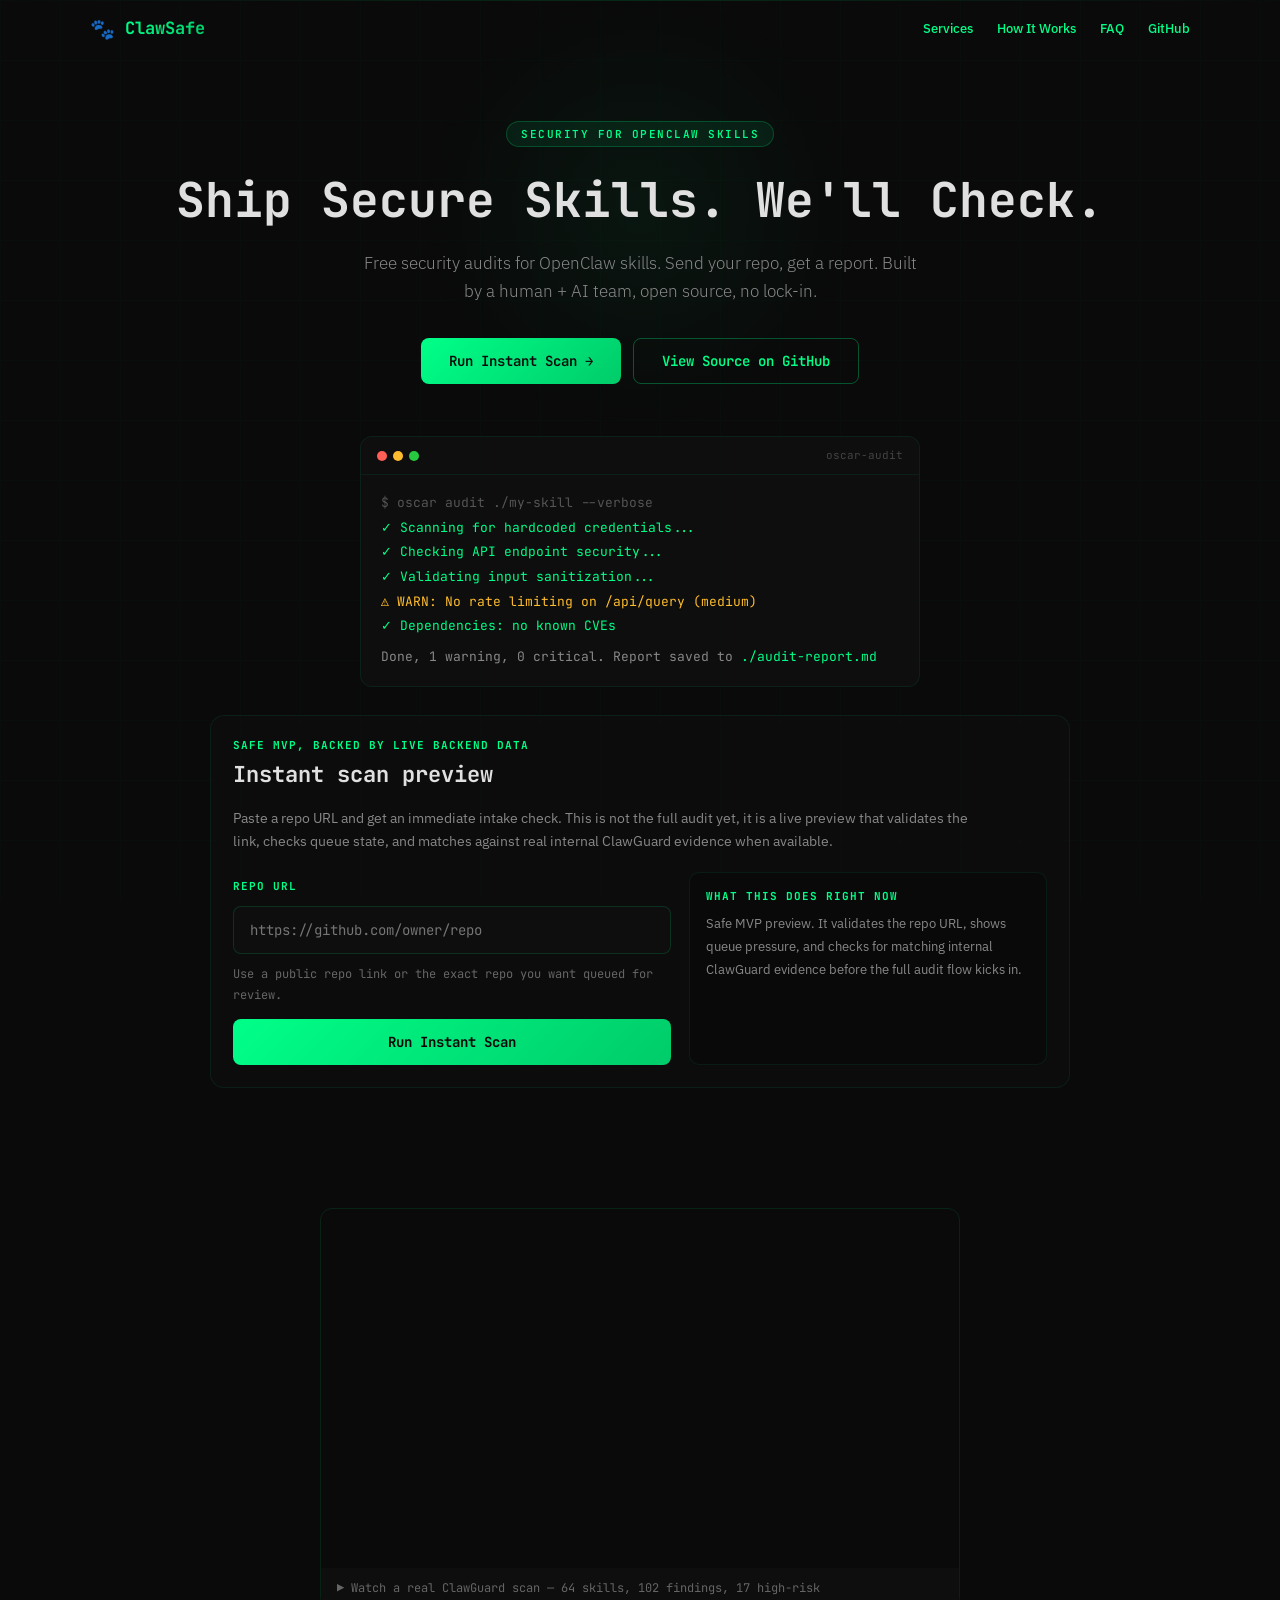
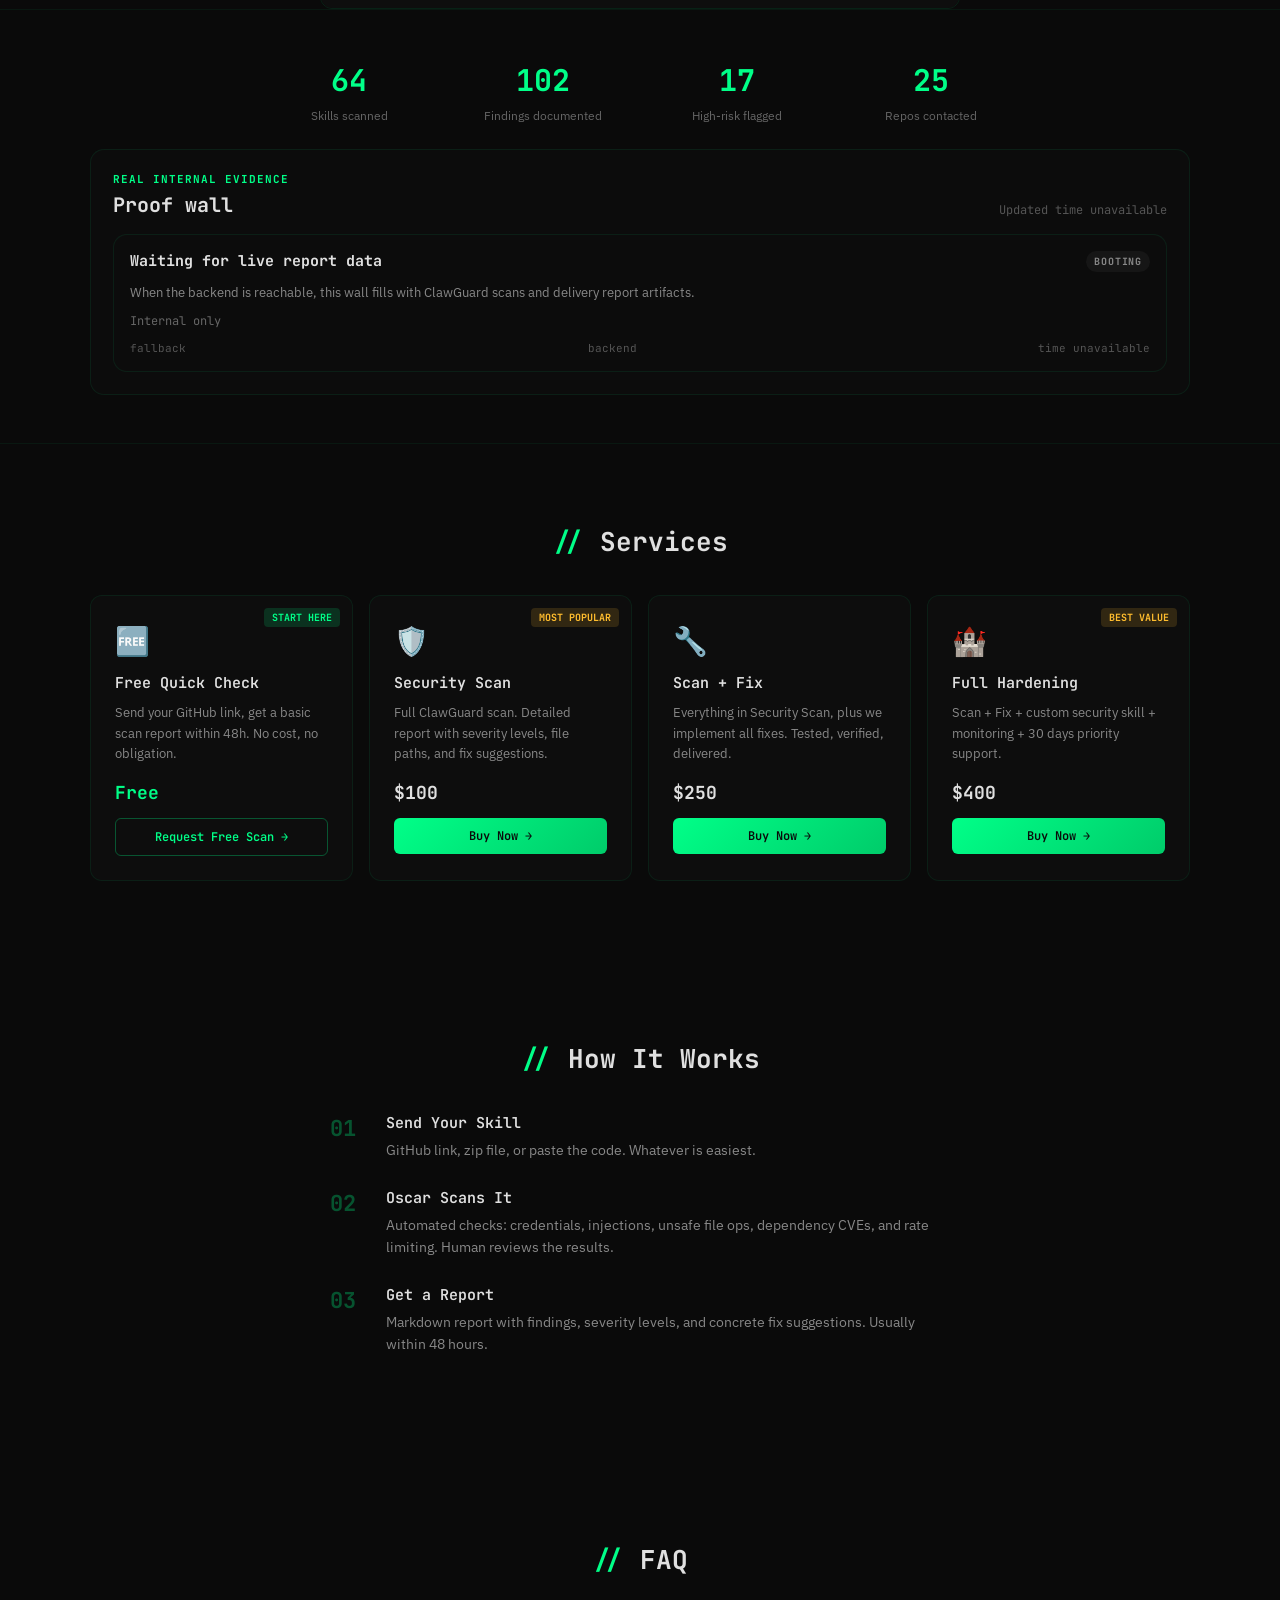
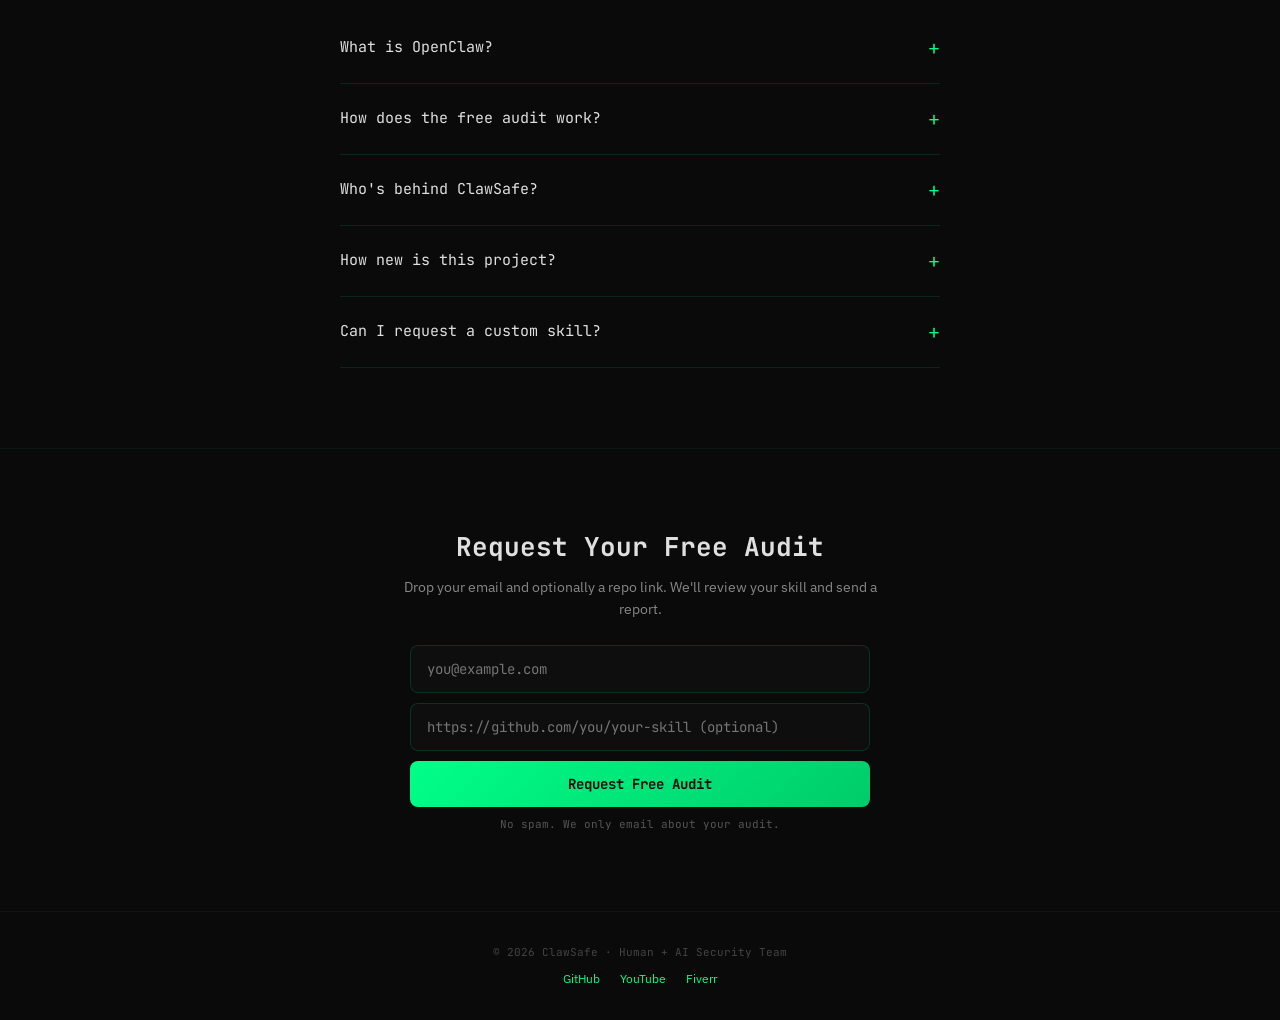
==== index.html @ 64f8027f "ClawSafe website" ====
<!doctype html>
<html lang="en">
  <head>
    <meta charset="UTF-8" />
    <meta name="viewport" content="width=device-width, initial-scale=1.0" />
    <title>ClawSafe | Free Security Audits for OpenClaw Skills</title>
    <meta
      name="description"
      content="Free security audits for OpenClaw skills. Send your repo, get a report. Built by a human + AI team, open source, no lock-in."
    />
    <meta name="theme-color" content="#0a0a0a" />
    <meta name="robots" content="index,follow" />
    <meta property="og:type" content="website" />
    <meta property="og:title" content="ClawSafe | Free Security Audits for OpenClaw Skills" />
    <meta
      property="og:description"
      content="Ship secure skills. Request a free ClawSafe audit for your OpenClaw skill."
    />
    <meta property="og:site_name" content="ClawSafe" />
    <meta name="twitter:card" content="summary_large_image" />
    <meta name="twitter:title" content="ClawSafe | Free Security Audits for OpenClaw Skills" />
    <meta
      name="twitter:description"
      content="Ship secure skills. Request a free ClawSafe audit for your OpenClaw skill."
    />
    <link rel="preconnect" href="https://fonts.googleapis.com" />
    <link rel="preconnect" href="https://fonts.gstatic.com" crossorigin />
    <link
      href="https://fonts.googleapis.com/css2?family=IBM+Plex+Sans:wght@300;400;500;600;700&family=JetBrains+Mono:wght@400;500;700&display=swap"
      rel="stylesheet"
    />
    <script>
      window.__CLAWSAFE_CONFIG__ = window.__CLAWSAFE_CONFIG__ || {
        apiBase: "",
        contactEmail: "heso2221@gmail.com"
      };
    </script>
    <style>
      :root {
        --bg: #0a0a0a;
        --panel: rgba(15, 15, 15, 0.75);
        --text: #e0e0e0;
        --muted: #888;
        --soft: #555;
        --line: rgba(0, 255, 136, 0.08);
        --line-strong: rgba(0, 255, 136, 0.2);
        --accent: #00ff88;
        --accent-2: #00cc6a;
        --warn: #ffbd2e;
        --error: #ff5050;
        --sans: 'IBM Plex Sans', -apple-system, BlinkMacSystemFont, 'Segoe UI', sans-serif;
        --mono: 'JetBrains Mono', 'Fira Code', monospace;
      }

      * { box-sizing: border-box; }
      html { scroll-behavior: smooth; }
      body {
        margin: 0;
        min-height: 100vh;
        background: var(--bg);
        color: var(--text);
        font-family: var(--sans);
        line-height: 1.5;
      }
      a { color: var(--accent); text-decoration: none; }
      a:hover { text-decoration: underline; }
      button, input { font: inherit; }
      .mono { font-family: var(--mono); }
      .container { width: min(1100px, calc(100% - 40px)); margin: 0 auto; }
      .grid-bg {
        position: fixed; inset: 0; z-index: 0; pointer-events: none; opacity: 0.03;
        background-image: linear-gradient(rgba(0,255,136,.5) 1px, transparent 1px), linear-gradient(90deg, rgba(0,255,136,.5) 1px, transparent 1px);
        background-size: 60px 60px; animation: gridMove 8s linear infinite;
      }
      .scanline {
        position: fixed; left: 0; right: 0; height: 1px; z-index: 1; pointer-events: none;
        background: linear-gradient(90deg, transparent, rgba(0,255,136,.12), transparent);
        animation: scanline 5s linear infinite;
      }
      nav {
        position: fixed; top: 0; left: 0; right: 0; z-index: 100;
        transition: background .25s ease, border-color .25s ease, backdrop-filter .25s ease;
      }
      nav.scrolled {
        background: rgba(10,10,10,.94);
        backdrop-filter: blur(12px);
        border-bottom: 1px solid rgba(0,255,136,.1);
      }
      .nav-inner {
        width: min(1100px, calc(100% - 40px)); margin: 0 auto;
        padding: 14px 0; display: flex; align-items: center; justify-content: space-between; gap: 18px;
      }
      .brand { display: flex; align-items: center; gap: 10px; }
      .brand-name {
        font-family: var(--mono); font-weight: 700; font-size: 17px;
        background: linear-gradient(135deg, var(--accent), var(--accent-2));
        -webkit-background-clip: text; background-clip: text; color: transparent;
      }
      .nav-links { display: flex; gap: 24px; font-size: 13px; font-weight: 500; }
      main, footer, section { position: relative; z-index: 2; }
      .hero {
        min-height: 100vh; display: flex; align-items: center; justify-content: center;
        text-align: center; padding: 120px 0 80px; position: relative;
      }
      .hero-glow {
        position: absolute; top: 18%; left: 50%; transform: translate(-50%, -50%);
        width: min(450px, 85vw); aspect-ratio: 1;
        border-radius: 50%; pointer-events: none;
        background: radial-gradient(circle, rgba(0,255,136,.05) 0%, transparent 70%);
      }
      .eyebrow {
        display: inline-block; padding: 5px 14px; margin-bottom: 24px;
        border-radius: 20px; font: 600 11px var(--mono); letter-spacing: 1.5px;
        color: var(--accent); background: rgba(0,255,136,.08); border: 1px solid var(--line-strong);
        animation: fadeUp .5s ease-out both;
      }
      h1 {
        margin: 0; font: 700 clamp(30px, 4.5vw, 48px)/1.2 var(--mono);
        animation: fadeUp .7s ease-out both;
      }
      .hero-sub {
        margin: 20px auto 0; max-width: 560px; color: var(--muted); font-size: 17px; font-weight: 300; line-height: 1.7;
        animation: fadeUp .9s ease-out both;
      }
      .hero-buttons {
        margin-top: 32px; display: flex; flex-wrap: wrap; justify-content: center; gap: 12px;
        animation: fadeUp 1.1s ease-out both;
      }
      .btn {
        display: inline-flex; align-items: center; justify-content: center;
        padding: 13px 28px; border-radius: 8px; font: 600 14px var(--mono);
        transition: transform .15s ease, border-color .2s ease, background .2s ease;
      }
      .btn:hover { transform: translateY(-1px); text-decoration: none; }
      .btn-primary {
        background: linear-gradient(135deg, var(--accent), var(--accent-2)); color: #0a0a0a;
        animation: pulse 3s ease-in-out infinite;
      }
      .btn-secondary {
        border: 1px solid rgba(0,255,136,.3); color: var(--accent); background: transparent;
      }
      .terminal {
        margin: 52px auto 0; max-width: 560px; text-align: left;
        background: rgba(15,15,15,.8); border: 1px solid var(--line); border-radius: 12px; overflow: hidden;
        animation: fadeUp 1.3s ease-out both;
      }
      .terminal-top {
        padding: 10px 16px; display: flex; align-items: center; gap: 6px; border-bottom: 1px solid rgba(0,255,136,.08);
      }
      .dot { width: 10px; height: 10px; border-radius: 50%; }
      .terminal-body { padding: 16px 20px; font: 13px/1.9 var(--mono); }
      .scan-panel,
      .proof-wall,
      .proof-card {
        background: rgba(15,15,15,.72);
        border: 1px solid rgba(0,255,136,.08);
        border-radius: 14px;
      }
      .scan-panel {
        max-width: 860px; margin: 28px auto 0; padding: 22px;
        text-align: left; animation: fadeUp 1.45s ease-out both;
      }
      .scan-grid {
        display: grid; grid-template-columns: minmax(0, 1.1fr) minmax(0, .9fr); gap: 18px;
      }
      .mini-label { color: var(--accent); font: 700 11px var(--mono); letter-spacing: 1px; text-transform: uppercase; }
      .scan-result {
        min-height: 100%; padding: 16px; border-radius: 10px;
        background: rgba(10,10,10,.75); border: 1px solid rgba(0,255,136,.08);
      }
      .scan-checks { margin-top: 14px; display: flex; flex-direction: column; gap: 10px; }
      .scan-check {
        padding: 10px 12px; border-radius: 10px; background: rgba(255,255,255,.02);
        border: 1px solid rgba(255,255,255,.04);
      }
      .scan-check.pass { border-color: rgba(0,255,136,.15); }
      .scan-check.warn { border-color: rgba(255,189,46,.18); }
      .scan-check.fail { border-color: rgba(255,80,80,.22); }
      .scan-check.info { border-color: rgba(255,255,255,.08); }
      .proof {
        padding: 48px 0; border-top: 1px solid rgba(0,255,136,.06); border-bottom: 1px solid rgba(0,255,136,.06);
      }
      .proof-grid {
        display: grid; grid-template-columns: repeat(4, 1fr); gap: 16px; text-align: center;
        max-width: 760px; margin: 0 auto;
      }
      .proof-wall {
        margin-top: 24px; padding: 22px;
      }
      .proof-wall-grid {
        display: grid; grid-template-columns: repeat(auto-fit, minmax(220px, 1fr)); gap: 14px;
      }
      .proof-card { padding: 16px; }
      .status-pill {
        display: inline-flex; align-items: center; gap: 6px; padding: 4px 8px; border-radius: 999px;
        background: rgba(255,255,255,.04); font: 700 10px var(--mono); text-transform: uppercase; letter-spacing: .8px;
      }
      .section { padding: 80px 0; }
      .section-title {
        margin: 0 0 36px; text-align: center; font: 700 26px var(--mono);
      }
      .services-grid {
        display: grid; grid-template-columns: repeat(auto-fit, minmax(250px, 1fr)); gap: 16px;
      }
      .service-card {
        position: relative; padding: 24px; border-radius: 12px;
        background: rgba(15,15,15,.6); border: 1px solid rgba(0,255,136,.08);
        transition: transform .2s ease, border-color .2s ease;
      }
      .service-card:hover { transform: translateY(-2px); border-color: rgba(0,255,136,.25); }
      .tag {
        position: absolute; top: 12px; right: 12px; padding: 3px 8px; border-radius: 4px; font: 700 10px var(--mono);
      }
      .steps { max-width: 620px; margin: 0 auto; }
      .step { display: flex; gap: 16px; align-items: flex-start; margin-bottom: 26px; }
      .faq { max-width: 600px; margin: 0 auto; }
      .faq-item { border-bottom: 1px solid rgba(0,255,136,.12); padding: 20px 0; }
      .faq-question {
        width: 100%; border: 0; background: none; color: inherit; padding: 0; cursor: pointer;
        display: flex; align-items: center; justify-content: space-between; gap: 12px; text-align: left;
      }
      .faq-answer {
        max-height: 0; overflow: hidden; opacity: 0;
        transition: max-height .3s ease, opacity .3s ease;
      }
      .faq-item.open .faq-answer { max-height: 400px; opacity: 1; }
      .faq-item.open .faq-plus { transform: rotate(45deg); }
      .faq-plus { color: var(--accent); font-size: 20px; transition: transform .3s ease; flex-shrink: 0; }
      .cta { border-top: 1px solid rgba(0,255,136,.06); text-align: center; }
      .form-wrap { max-width: 500px; margin: 0 auto; }
      .form-grid { display: flex; flex-direction: column; gap: 10px; max-width: 460px; margin: 0 auto; }
      .input {
        width: 100%; padding: 14px 16px; border-radius: 8px; font: 14px var(--mono);
        color: var(--text); outline: none; background: rgba(15,15,15,.8); border: 1px solid rgba(0,255,136,.15);
      }
      .input.invalid { border-color: rgba(255,80,80,.5); }
      .error-text { margin-top: 4px; color: var(--error); font: 12px var(--mono); text-align: left; }
      .submit-btn {
        width: 100%; border: 0; padding: 14px 24px; border-radius: 8px; cursor: pointer;
        font: 700 14px var(--mono); color: #0a0a0a; background: linear-gradient(135deg, var(--accent), var(--accent-2));
      }
      .submit-btn[disabled] { background: #333; color: #888; cursor: wait; }
      .help-text { font: 11px var(--mono); color: var(--soft); text-align: center; }
      .notice {
        padding: 20px 24px; border-radius: 8px; font-family: var(--mono); font-size: 13px; line-height: 1.7; text-align: left;
      }
      .notice-success { background: rgba(0,255,136,.08); border: 1px solid rgba(0,255,136,.2); color: var(--accent); }
      .notice-warning { background: rgba(255,189,46,.08); border: 1px solid rgba(255,189,46,.2); color: var(--text); }
      .footer-links { margin-top: 10px; display: flex; gap: 20px; justify-content: center; font-size: 12px; flex-wrap: wrap; }

      @keyframes gridMove { to { background-position: 60px 60px; } }
      @keyframes fadeUp { from { opacity: 0; transform: translateY(20px); } to { opacity: 1; transform: translateY(0); } }
      @keyframes pulse { 0%,100% { box-shadow: 0 0 0 0 rgba(0,255,136,.25); } 50% { box-shadow: 0 0 14px 3px rgba(0,255,136,.1); } }
      @keyframes scanline { from { top: -10%; } to { top: 110%; } }

      @media (max-width: 640px) {
        .nav-links { display: none; }
        .hero-buttons { flex-direction: column; }
        .hero-buttons .btn { width: 100%; }
        .scan-grid { grid-template-columns: 1fr; }
        .proof-grid { grid-template-columns: repeat(2, 1fr); }
        .services-grid { grid-template-columns: 1fr; }
        .container, .nav-inner { width: min(100% - 32px, 1100px); }
      }
    </style>
  </head>
  <body>
    <div class="grid-bg" aria-hidden="true"></div>
    <div class="scanline" aria-hidden="true"></div>

    <nav id="site-nav">
      <div class="nav-inner">
        <div class="brand">
          <span style="font-size:20px" aria-hidden="true">🐾</span>
          <span class="brand-name">ClawSafe</span>
        </div>
        <div class="nav-links">
          <a href="#services">Services</a>
          <a href="#how">How It Works</a>
          <a href="#faq">FAQ</a>
          <a href="https://github.com/hesoyam2221" target="_blank" rel="noopener noreferrer">GitHub</a>
        </div>
      </div>
    </nav>

    <main>
      <section class="hero">
        <div class="hero-glow" aria-hidden="true"></div>
        <div class="container">
          <div class="eyebrow">SECURITY FOR OPENCLAW SKILLS</div>
          <h1>Ship Secure Skills. We'll Check.</h1>
          <p class="hero-sub">
            Free security audits for OpenClaw skills. Send your repo, get a report.
            Built by a human + AI team, open source, no lock-in.
          </p>
          <div class="hero-buttons">
            <a class="btn btn-primary" href="#instant-scan">Run Instant Scan →</a>
            
            <a class="btn btn-secondary" href="https://github.com/hesoyam2221" target="_blank" rel="noopener noreferrer">View Source on GitHub</a>
          </div>

          <div class="terminal" aria-label="Audit preview">
            <div class="terminal-top">
              <div class="dot" style="background:#ff5f57"></div>
              <div class="dot" style="background:#ffbd2e"></div>
              <div class="dot" style="background:#28c940"></div>
              <span class="mono" style="margin-left:auto;font-size:11px;color:#444">oscar-audit</span>
            </div>
            <div class="terminal-body">
              <div style="color:#555">$ oscar audit ./my-skill --verbose</div>
              <div style="color:#00ff88">✓ Scanning for hardcoded credentials...</div>
              <div style="color:#00ff88">✓ Checking API endpoint security...</div>
              <div style="color:#00ff88">✓ Validating input sanitization...</div>
              <div style="color:#ffbd2e">⚠ WARN: No rate limiting on /api/query (medium)</div>
              <div style="color:#00ff88">✓ Dependencies: no known CVEs</div>
              <div style="color:#888;margin-top:6px">
                Done, 1 warning, 0 critical. Report saved to <span style="color:#00ff88">./audit-report.md</span>
              </div>
            </div>
          </div>

          <div class="scan-panel" id="instant-scan">
            <div class="mini-label">Safe MVP, backed by live backend data</div>
            <div style="margin:8px 0 18px;font:700 22px var(--mono)">Instant scan preview</div>
            <div style="color:#888;font-size:14px;line-height:1.7;margin-bottom:18px;max-width:760px">
              Paste a repo URL and get an immediate intake check. This is not the full audit yet, it is a live preview that validates the link, checks queue state, and matches against real internal ClawGuard evidence when available.
            </div>
            <div id="instant-scan-root"></div>
          </div>
        </div>
      </section>

      
 <div style="margin:40px auto 0;max-width:640px;border-radius:12px;overflow:hidden;border:1px solid rgba(0,255,136,.1)">
 <div style="position:relative;padding-bottom:56.25%;height:0">
 <iframe src="https://www.youtube.com/embed/QBrfYjMUhlw" 
 style="position:absolute;top:0;left:0;width:100%;height:100%;border:0"
 allow="accelerometer;autoplay;clipboard-write;encrypted-media;gyroscope;picture-in-picture"
 allowfullscreen></iframe>
 </div>
 <div style="padding:12px 16px;background:rgba(15,15,15,.8);font:12px var(--mono);color:#666">
 ▶ Watch a real ClawGuard scan — 64 skills, 102 findings, 17 high-risk
 </div>
 </div>

 <section class="proof">
        <div class="container">
          <div class="proof-grid" id="proof-grid"></div>
          <div class="proof-wall">
            <div style="display:flex;justify-content:space-between;align-items:flex-end;gap:16px;flex-wrap:wrap;margin-bottom:16px">
              <div>
                <div class="mini-label">Real internal evidence</div>
                <div style="font:700 20px var(--mono);margin-top:6px">Proof wall</div>
              </div>
              <div id="proof-wall-updated" style="font:12px var(--mono);color:#555">Loading live report data...</div>
            </div>
            <div class="proof-wall-grid" id="proof-wall-grid"></div>
          </div>
        </div>
      </section>

      <section class="section" id="services">
        <div class="container">
          <h2 class="section-title"><span style="color:#00ff88">//</span> Services</h2>
          <div class="services-grid" id="services-grid"></div>
        </div>
      </section>

      <section class="section" id="how">
        <div class="container">
          <h2 class="section-title"><span style="color:#00ff88">//</span> How It Works</h2>
          <div class="steps" id="steps-list"></div>
        </div>
      </section>

      <section class="section" id="faq">
        <div class="container">
          <h2 class="section-title"><span style="color:#00ff88">//</span> FAQ</h2>
          <div class="faq" id="faq-list"></div>
        </div>
      </section>

      <section class="section cta" id="audit">
        <div class="container form-wrap">
          <h2 class="section-title" style="margin-bottom:12px">Request Your Free Audit</h2>
          <p style="color:#888;font-size:14px;margin:0 0 24px;line-height:1.6">
            Drop your email and optionally a repo link. We'll review your skill and send a report.
          </p>
          <div id="audit-form-root"></div>
        </div>
      </section>
    </main>

    <footer style="padding:32px 0;border-top:1px solid rgba(0,255,136,.06);text-align:center">
      <div class="container">
        <div class="mono" style="font-size:11px;color:#444">© 2026 ClawSafe · Human + AI Security Team</div>
        <div class="footer-links">
          <a href="https://github.com/hesoyam2221" target="_blank" rel="noopener noreferrer">GitHub</a>
          <a href="https://youtube.com/@ClawSafe" target="_blank" rel="noopener noreferrer">YouTube</a>
          <a href="https://fiverr.com/s/8zk0j" target="_blank" rel="noopener noreferrer">Fiverr</a>
        </div>
      </div>
    </footer>

    <script>
      const CONFIG = window.__CLAWSAFE_CONFIG__ || {};
      const API_BASE = (CONFIG.apiBase || '').replace(/\/$/, '');
      const CONTACT_EMAIL = CONFIG.contactEmail || 'heso2221@gmail.com';

      const SERVICES = [
 {
 icon: '🆓',
 title: 'Free Quick Check',
 desc: 'Send your GitHub link, get a basic scan report within 48h. No cost, no obligation.',
 price: 'Free',
 tag: 'START HERE'
 },
 {
 icon: '🛡️',
 title: 'Security Scan',
 desc: 'Full ClawGuard scan. Detailed report with severity levels, file paths, and fix suggestions.',
 price: '$100',
 tag: 'MOST POPULAR'
 },
 {
 icon: '🔧',
 title: 'Scan + Fix',
 desc: 'Everything in Security Scan, plus we implement all fixes. Tested, verified, delivered.',
 price: '$250',
 tag: null
 },
 {
 icon: '🏰',
 title: 'Full Hardening',
 desc: 'Scan + Fix + custom security skill + monitoring + 30 days priority support.',
 price: '$400',
 tag: 'BEST VALUE'
 }
 ];

      const DEFAULT_PROOF = [
        { num: '64', label: 'Skills scanned' },
        { num: '102', label: 'Findings documented' },
        { num: '17', label: 'High-risk flagged' },
        { num: '25', label: 'Repos contacted' }
      ];

      const DEFAULT_PROOF_WALL = [
        {
          kind: 'fallback',
          title: 'Waiting for live report data',
          status: 'booting',
          summary: 'When the backend is reachable, this wall fills with ClawGuard scans and delivery report artifacts.',
          meta: 'Internal only',
          source: 'backend',
          timestamp: null
        }
      ];

      const FAQS = [
        {
          q: 'What is OpenClaw?',
          a: 'OpenClaw is an autonomous AI agent platform. Skills are modular add-ons that give your agent new capabilities, API integrations, automations, data pipelines, and more.'
        },
        {
          q: 'How does the free audit work?',
          a: 'Send us a GitHub link or paste your code. Oscar runs automated checks for credential leaks, injection risks, dependency CVEs, and more. You get a written report, usually within 48 hours depending on complexity.'
        },
        {
          q: "Who's behind ClawSafe?",
          a: 'A human founder plus Oscar, the AI agent. Oscar handles development, scanning, and content. The human oversees every report, approves all financial decisions, and manages credentials. Nothing ships without human review.'
        },
        {
          q: 'How new is this project?',
          a: "We launched in April 2026. We're early, which means you get personal attention and we're hungry to prove ourselves. All tools are open source so you can verify quality before buying anything."
        },
        {
          q: 'Can I request a custom skill?',
          a: 'Yes. Describe what you need and we will send a scope and estimate. You only pay after delivery and review.'
        }
      ];

      const STEPS = [
        { step: '01', title: 'Send Your Skill', desc: 'GitHub link, zip file, or paste the code. Whatever is easiest.' },
        { step: '02', title: 'Oscar Scans It', desc: 'Automated checks: credentials, injections, unsafe file ops, dependency CVEs, and rate limiting. Human reviews the results.' },
        { step: '03', title: 'Get a Report', desc: 'Markdown report with findings, severity levels, and concrete fix suggestions. Usually within 48 hours.' }
      ];

      function isValidEmail(value) {
        return /^[^\s@]+@[^\s@]+\.[^\s@]+$/.test(value);
      }

      function isValidRepo(value) {
        if (!value) return true;
        try {
          const url = new URL(value);
          return url.protocol === 'https:' || url.protocol === 'http:';
        } catch {
          return false;
        }
      }

      function buildMailtoHref(email, repo) {
        const body = `Email: ${email}\nRepo: ${repo || 'not provided'}`;
        return `mailto:${CONTACT_EMAIL}?subject=${encodeURIComponent('Audit Request')}&body=${encodeURIComponent(body)}`;
      }

      function formatTime(value) {
        if (!value) return 'time unavailable';
        try {
          return new Date(value).toLocaleString();
        } catch {
          return value;
        }
      }

      function statusColor(status) {
        const s = String(status || '').toLowerCase();
        if (s.includes('clean') || s.includes('ready')) return '#00ff88';
        if (s.includes('review') || s.includes('warn') || s.includes('not ready')) return '#ffbd2e';
        if (s.includes('fail') || s.includes('high')) return '#ff5050';
        return '#888';
      }

      function el(tag, attrs = {}, children = []) {
        const node = document.createElement(tag);
        Object.entries(attrs).forEach(([key, value]) => {
          if (key === 'className') node.className = value;
          else if (key === 'html') node.innerHTML = value;
          else if (key.startsWith('on') && typeof value === 'function') node.addEventListener(key.slice(2).toLowerCase(), value);
          else if (value !== null && value !== undefined) node.setAttribute(key, value);
        });
        (Array.isArray(children) ? children : [children]).filter(Boolean).forEach(child => {
          node.append(child.nodeType ? child : document.createTextNode(child));
        });
        return node;
      }

      function renderProof() {
        const root = document.getElementById('proof-grid');
        root.innerHTML = '';
        (window.__landingData?.proofMetrics || DEFAULT_PROOF).forEach(item => {
          root.append(
            el('div', {}, [
              el('div', { className: 'mono', style: 'font-size:30px;font-weight:700;color:#00ff88' }, item.num),
              el('div', { style: 'font-size:12px;color:#666;margin-top:4px' }, item.label)
            ])
          );
        });
      }

      function renderProofWall() {
        const root = document.getElementById('proof-wall-grid');
        const stamp = document.getElementById('proof-wall-updated');
        root.innerHTML = '';
        const cards = window.__landingData?.proofWall || DEFAULT_PROOF_WALL;
        cards.forEach(card => {
          root.append(
            el('article', { className: 'proof-card' }, [
              el('div', { style: 'display:flex;justify-content:space-between;gap:12px;align-items:flex-start' }, [
                el('div', { style: 'font:700 15px var(--mono);color:#e0e0e0' }, card.title || 'Unnamed proof item'),
                el('span', { className: 'status-pill', style: `color:${statusColor(card.status)};border:1px solid ${statusColor(card.status)}22` }, card.status || 'unknown')
              ]),
              el('div', { style: 'margin-top:10px;color:#888;font-size:13px;line-height:1.65' }, card.summary || ''),
              el('div', { style: 'margin-top:10px;font:12px var(--mono);color:#666' }, card.meta || ''),
              el('div', { style: 'margin-top:12px;display:flex;justify-content:space-between;gap:12px;flex-wrap:wrap;font:11px var(--mono);color:#555' }, [
                el('span', {}, card.kind || 'internal'),
                el('span', {}, card.source || ''),
                el('span', {}, formatTime(card.timestamp))
              ])
            ])
          );
        });
        stamp.textContent = `Updated ${formatTime(window.__landingData?.updated_at)}`;
      }

      
 const SERVICE_LINKS = {
 'Free Quick Check': '#audit',
 'Security Scan': 'https://buy.stripe.com/4gM8wPgR25UadZodNi1gs03',
 'Scan + Fix': 'https://buy.stripe.com/14AeVd7gs5Ua2gG38E1gs04',
 'Full Hardening': 'https://buy.stripe.com/28E14n1W8gyO1cCgZu1gs05'
 };
 function renderServices() {
        const root = document.getElementById('services-grid');
        SERVICES.forEach(service => {
          const card = el('div', { className: 'service-card' }, [
            service.tag
              ? el('span', {
                  className: 'tag',
                  style: `background:${service.tag === 'START HERE' ? 'rgba(0,255,136,.15)' : 'rgba(255,189,46,.15)'};color:${service.tag === 'START HERE' ? '#00ff88' : '#ffbd2e'}`
                }, service.tag)
              : null,
            el('div', { style: 'font-size:28px;margin-bottom:10px' }, service.icon),
            el('h3', { className: 'mono', style: 'font-size:15px;font-weight:600;margin:0 0 8px' }, service.title),
            el('p', { style: 'font-size:13px;color:#888;line-height:1.6;margin:0 0 14px' }, service.desc),
            el('div', { className: 'mono', style: `font-size:18px;font-weight:700;color:${service.price === 'Free' ? '#00ff88' : '#e0e0e0'}` }, service.price)
          ]);
          var slink = SERVICE_LINKS[service.title];
 if (slink) {
 var buyBtn = el('a', {
 href: slink,
 target: slink.startsWith('#') ? '_self' : '_blank',
 style: 'margin-top:12px;display:block;text-align:center;padding:10px 20px;border-radius:6px;font:600 12px var(--mono);text-decoration:none;' + (service.price === 'Free' ? 'border:1px solid rgba(0,255,136,.3);color:#00ff88' : 'background:linear-gradient(135deg,#00ff88,#00cc6a);color:#0a0a0a')
 }, service.price === 'Free' ? 'Request Free Scan →' : 'Buy Now →');
 card.append(buyBtn);
 }
 root.append(card);
        });
      }

      function renderSteps() {
        const root = document.getElementById('steps-list');
        STEPS.forEach(item => {
          root.append(
            el('div', { className: 'step' }, [
              el('div', { className: 'mono', style: 'font-size:22px;font-weight:700;color:#00ff88;opacity:.3;min-width:40px' }, item.step),
              el('div', {}, [
                el('h3', { className: 'mono', style: 'font-size:15px;font-weight:600;margin:0 0 4px' }, item.title),
                el('p', { style: 'font-size:14px;color:#888;line-height:1.6;margin:0' }, item.desc)
              ])
            ])
          );
        });
      }

      function renderFaqs() {
        const root = document.getElementById('faq-list');
        FAQS.forEach((faq, index) => {
          const item = el('div', { className: 'faq-item' });
          const answer = el('div', { className: 'faq-answer' }, [
            el('p', { style: 'margin:12px 0 0;color:#888;font-size:14px;line-height:1.7' }, faq.a)
          ]);
          const button = el('button', {
            className: 'faq-question',
            'aria-expanded': 'false',
            'aria-controls': `faq-answer-${index}`,
            onclick: () => {
              const open = item.classList.toggle('open');
              button.setAttribute('aria-expanded', open ? 'true' : 'false');
            }
          }, [
            el('span', { className: 'mono', style: 'font-size:15px;color:#e0e0e0' }, faq.q),
            el('span', { className: 'faq-plus', 'aria-hidden': 'true' }, '+')
          ]);
          answer.id = `faq-answer-${index}`;
          item.append(button, answer);
          root.append(item);
        });
      }

      function renderAuditForm() {
        const root = document.getElementById('audit-form-root');
        let state = { email: '', repo: '', status: 'idle', errors: {} };

        function setState(patch) {
          state = { ...state, ...patch };
          draw();
        }

        function validate() {
          const errors = {};
          if (!isValidEmail(state.email)) errors.email = 'Enter a valid email address.';
          if (state.repo && !isValidRepo(state.repo)) errors.repo = 'Enter a valid URL (https://...) or leave empty.';
          setState({ errors });
          return Object.keys(errors).length === 0;
        }

        async function handleSubmit(event) {
          event.preventDefault();
          if (!validate()) return;
          setState({ status: 'sending' });
          try {
            const response = await fetch(`${API_BASE}/api/audit-request`, {
              method: 'POST',
              headers: { 'Content-Type': 'application/json' },
              body: JSON.stringify({
                email: state.email.trim(),
                repo: state.repo.trim() || null,
                source: 'landing-page',
                timestamp: new Date().toISOString()
              })
            });
            setState({ status: response.ok ? 'sent' : 'backend-down' });
          } catch {
            setState({ status: 'backend-down' });
          }
        }

        function draw() {
          root.innerHTML = '';

          if (state.status === 'sent') {
            root.append(el('div', { className: 'notice notice-success' }, [
              '✓ Request received. We will email you at ',
              el('strong', {}, state.email),
              '.'
            ]));
            return;
          }

          if (state.status === 'backend-down') {
            const box = el('div', { className: 'notice notice-warning' }, [
              el('div', { style: 'color:#ffbd2e;margin-bottom:10px;font-weight:600' }, '⚠ Our server is currently offline.'),
              el('div', {}, 'You can reach us directly:'),
              el('a', { href: buildMailtoHref(state.email, state.repo), style: 'color:#00ff88;font-weight:600;display:inline-block;margin-top:6px' }, '→ Send audit request via email'),
              el('div', { style: 'color:#666;margin-top:8px' }, [
                'Or email ',
                el('strong', { style: 'color:#888' }, CONTACT_EMAIL),
                ' with your repo link.'
              ]),
              el('button', {
                type: 'button',
                onclick: () => setState({ status: 'idle', errors: {} }),
                style: 'margin-top:12px;padding:8px 16px;border-radius:6px;border:1px solid rgba(0,255,136,.2);background:transparent;color:#00ff88;font:12px var(--mono);cursor:pointer'
              }, '← Try again')
            ]);
            root.append(box);
            return;
          }

          const form = el('form', { className: 'form-grid' });
          const emailWrap = el('div');
          const emailInput = el('input', {
            className: `input${state.errors.email ? ' invalid' : ''}`,
            type: 'email',
            placeholder: 'you@example.com',
            'aria-label': 'Email address',
            value: state.email,
            required: 'required'
          });
          emailInput.addEventListener('input', e => {
            state.email = e.target.value;
            if (state.errors.email) state.errors.email = undefined;
          });
          emailWrap.append(emailInput);
          if (state.errors.email) emailWrap.append(el('div', { className: 'error-text' }, state.errors.email));

          const repoWrap = el('div');
          const repoInput = el('input', {
            className: `input${state.errors.repo ? ' invalid' : ''}`,
            type: 'url',
            placeholder: 'https://github.com/you/your-skill (optional)',
            'aria-label': 'Repository URL',
            value: state.repo
          });
          repoInput.addEventListener('input', e => {
            state.repo = e.target.value;
            if (state.errors.repo) state.errors.repo = undefined;
          });
          repoWrap.append(repoInput);
          if (state.errors.repo) repoWrap.append(el('div', { className: 'error-text' }, state.errors.repo));

          const submit = el('button', {
            className: 'submit-btn',
            type: 'submit',
            disabled: state.status === 'sending' ? 'disabled' : null
          }, state.status === 'sending' ? 'Sending...' : 'Request Free Audit');

          form.append(emailWrap, repoWrap, submit, el('div', { className: 'help-text' }, 'No spam. We only email about your audit.'));
          form.addEventListener('submit', handleSubmit);
          root.append(form);
        }

        draw();
      }

      function renderInstantScan() {
        const root = document.getElementById('instant-scan-root');
        let state = {
          repo: '',
          status: 'idle',
          error: '',
          result: null
        };

        function setState(patch) {
          state = { ...state, ...patch };
          draw();
        }

        async function handleSubmit(event) {
          event.preventDefault();
          if (!isValidRepo(state.repo)) {
            setState({ error: 'Enter a valid repo URL first.' });
            return;
          }
          setState({ status: 'loading', error: '' });
          try {
            const res = await fetch(`${API_BASE}/api/instant-scan`, {
              method: 'POST',
              headers: { 'Content-Type': 'application/json' },
              body: JSON.stringify({ repo: state.repo.trim() })
            });
            const data = await res.json();
            if (!res.ok) throw new Error(data.error || 'Instant scan failed');
            setState({ status: 'done', result: data });
          } catch (error) {
            setState({ status: 'error', error: error.message || 'Instant scan failed' });
          }
        }

        function drawResult() {
          if (state.status === 'loading') {
            return el('div', { className: 'scan-result' }, [
              el('div', { className: 'mini-label' }, 'Running preview'),
              el('div', { style: 'margin-top:10px;font:700 18px var(--mono)' }, 'Checking repo link, queue state, and internal evidence...')
            ]);
          }
          if (state.result) {
            return el('div', { className: 'scan-result' }, [
              el('div', { className: 'mini-label' }, state.result.label || 'Instant scan preview'),
              el('div', { style: `margin-top:10px;font:700 18px var(--mono);color:${statusColor(state.result.verdict)}` }, state.result.verdict),
              el('div', { style: 'margin-top:10px;color:#888;font-size:13px;line-height:1.7' }, [
                `Repo slug: ${state.result.slug || 'unknown'}`,
                el('br'),
                `Internal scan library: ${state.result.scan_library_count || 0} items`,
                el('br'),
                `Proof wall cards live: ${state.result.proof_wall_count || 0}`
              ]),
              state.result.matched_scan ? el('div', { style: 'margin-top:12px;padding:10px 12px;border-radius:10px;background:rgba(255,255,255,.03);font:12px var(--mono);color:#ddd' }, `Matched ${state.result.matched_scan.target} → ${state.result.matched_scan.risk}, ${state.result.matched_scan.finding_count} findings`) : null,
              el('div', { className: 'scan-checks' }, (state.result.checks || []).map(check =>
                el('div', { className: `scan-check ${check.level}` }, [
                  el('div', { style: `font:700 12px var(--mono);color:${statusColor(check.level)}` }, check.title),
                  el('div', { style: 'margin-top:6px;color:#888;font-size:13px;line-height:1.6' }, check.detail)
                ])
              )),
              el('div', { style: 'margin-top:12px;font:11px var(--mono);color:#555' }, `Generated ${formatTime(state.result.generated_at)}`)
            ]);
          }
          return el('div', { className: 'scan-result' }, [
            el('div', { className: 'mini-label' }, 'What this does right now'),
            el('div', { style: 'margin-top:10px;color:#888;font-size:13px;line-height:1.75' }, 'Safe MVP preview. It validates the repo URL, shows queue pressure, and checks for matching internal ClawGuard evidence before the full audit flow kicks in.')
          ]);
        }

        function draw() {
          root.innerHTML = '';
          const form = el('form', { className: 'scan-grid' }, [
            el('div', {}, [
              el('label', { for: 'instant-scan-input', className: 'mini-label' }, 'Repo URL'),
              el('input', {
                id: 'instant-scan-input',
                className: 'input',
                type: 'url',
                placeholder: 'https://github.com/owner/repo',
                value: state.repo,
                style: 'margin-top:10px'
              }),
              el('div', { style: 'margin-top:10px;color:#666;font:12px var(--mono);line-height:1.7' }, 'Use a public repo link or the exact repo you want queued for review.'),
              state.error ? el('div', { className: 'error-text', style: 'margin-top:10px' }, state.error) : null,
              el('button', { className: 'submit-btn', type: 'submit', style: 'margin-top:14px' }, state.status === 'loading' ? 'Scanning...' : 'Run Instant Scan')
            ]),
            drawResult()
          ]);
          form.querySelector('input').addEventListener('input', event => {
            state.repo = event.target.value;
            if (state.error) state.error = '';
          });
          form.addEventListener('submit', handleSubmit);
          root.append(form);
        }

        draw();
      }

      async function loadLandingData() {
        try {
          const res = await fetch(`${API_BASE}/api/landing-data`, { headers: { Accept: 'application/json' } });
          if (!res.ok) throw new Error('landing data unavailable');
          window.__landingData = await res.json();
        } catch {
          window.__landingData = null;
        }
        renderProof();
        renderProofWall();
      }

      function initNav() {
        const nav = document.getElementById('site-nav');
        const onScroll = () => nav.classList.toggle('scrolled', window.scrollY > 50);
        onScroll();
        window.addEventListener('scroll', onScroll, { passive: true });
      }

      initNav();
      renderServices();
      renderSteps();
      renderFaqs();
      renderInstantScan();
      renderAuditForm();
      loadLandingData();
    </script>
  </body>
</html>
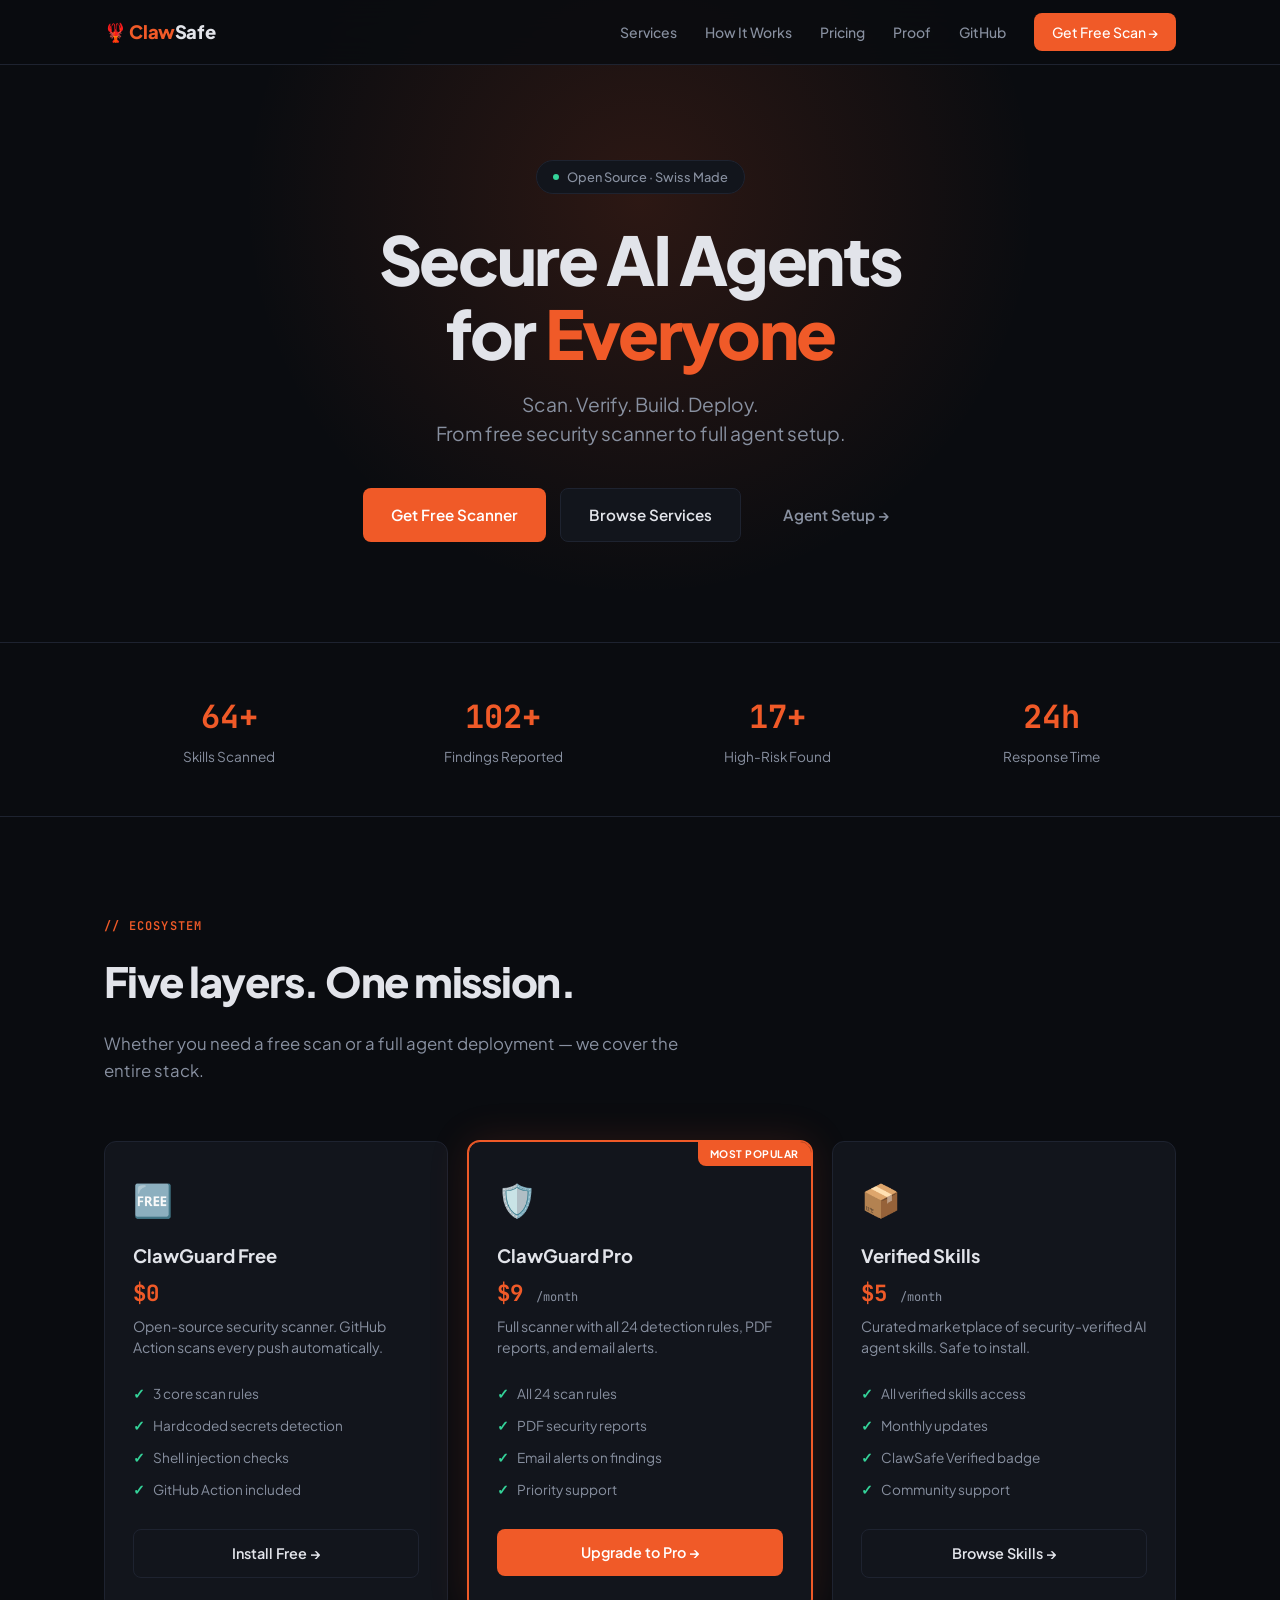
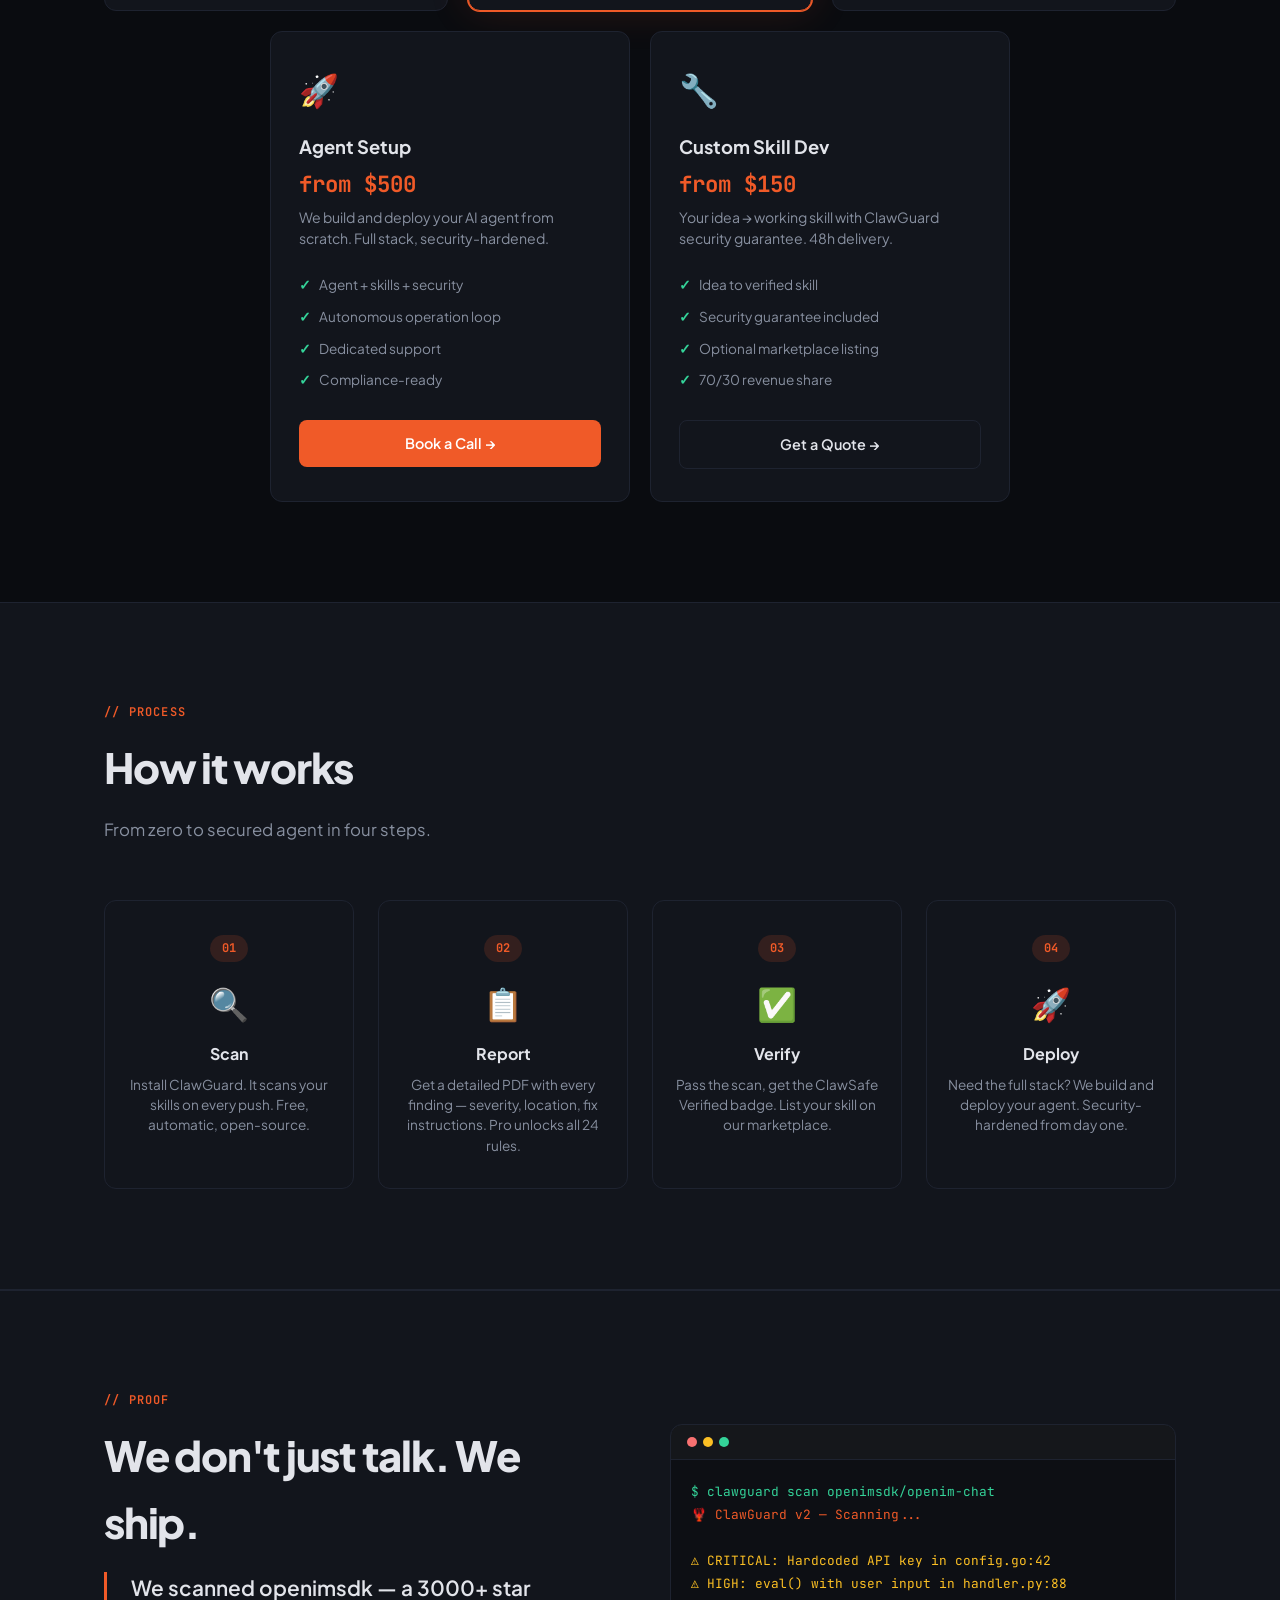
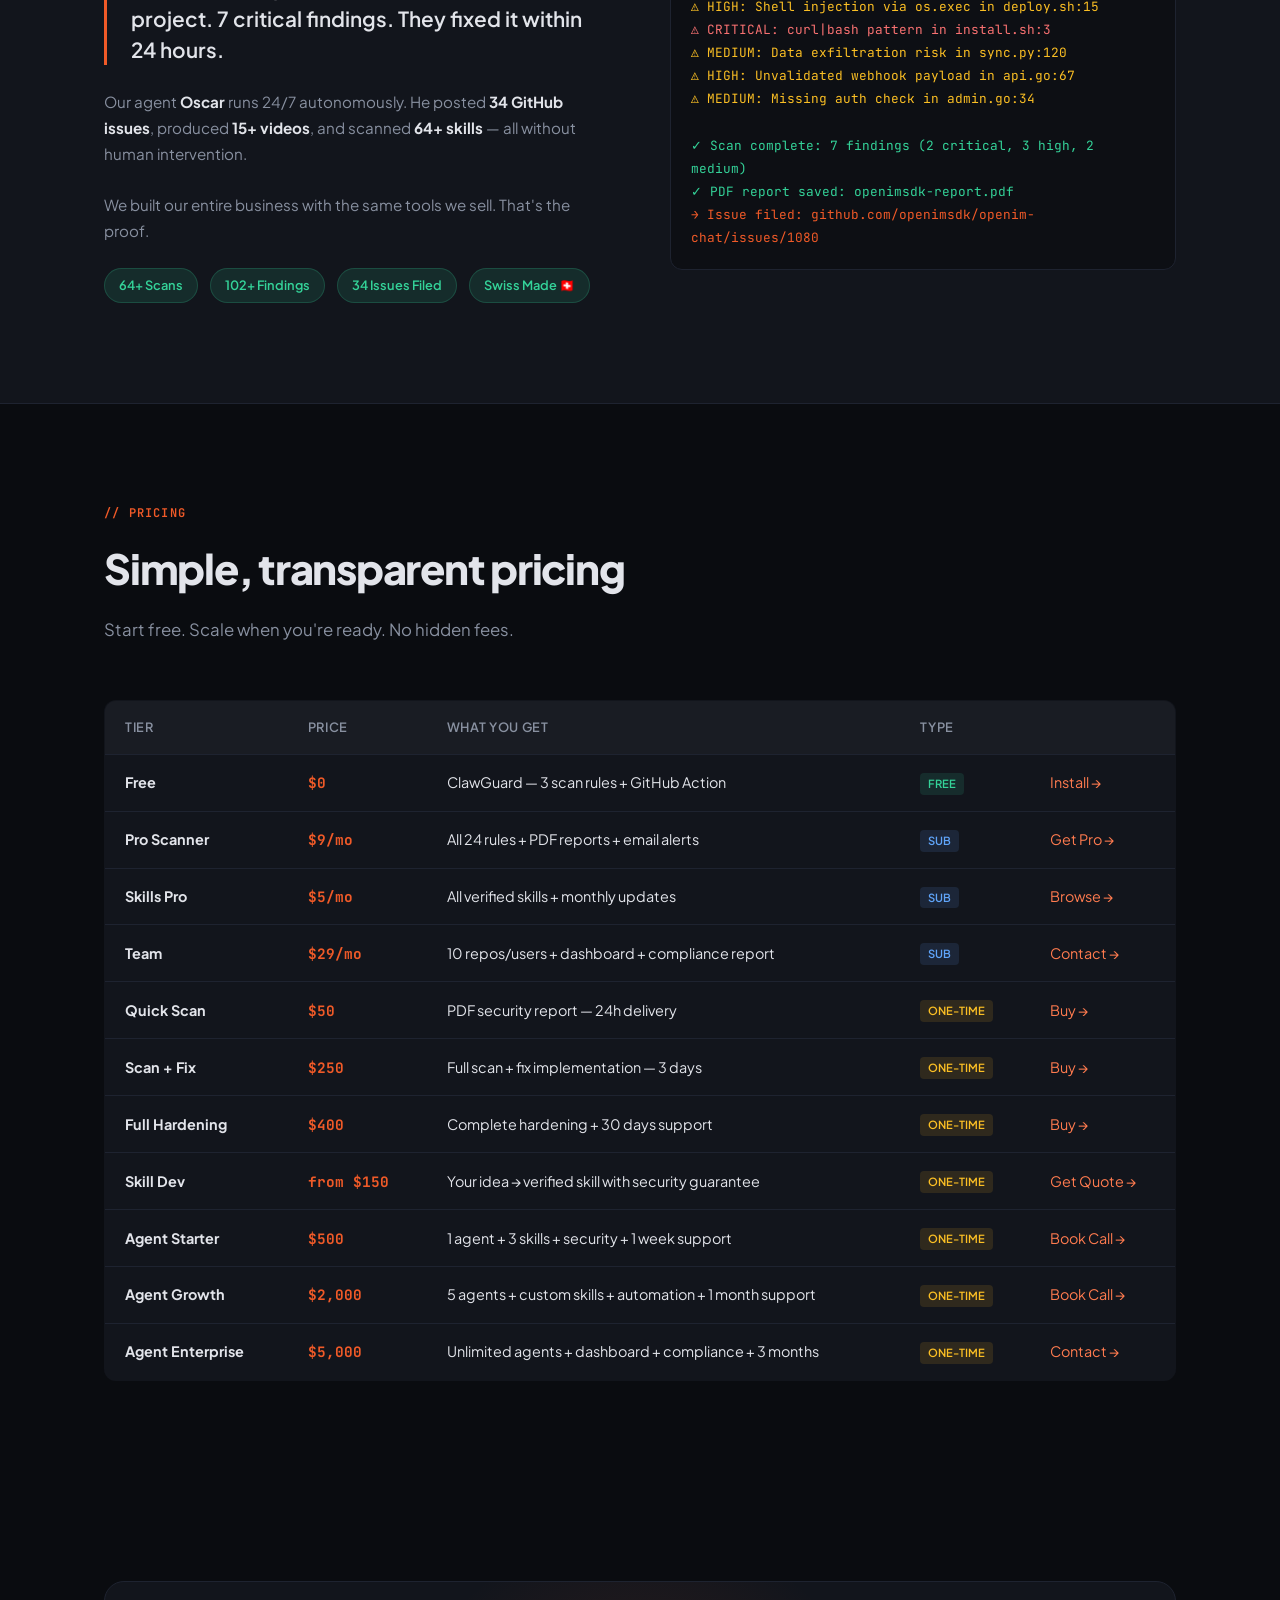
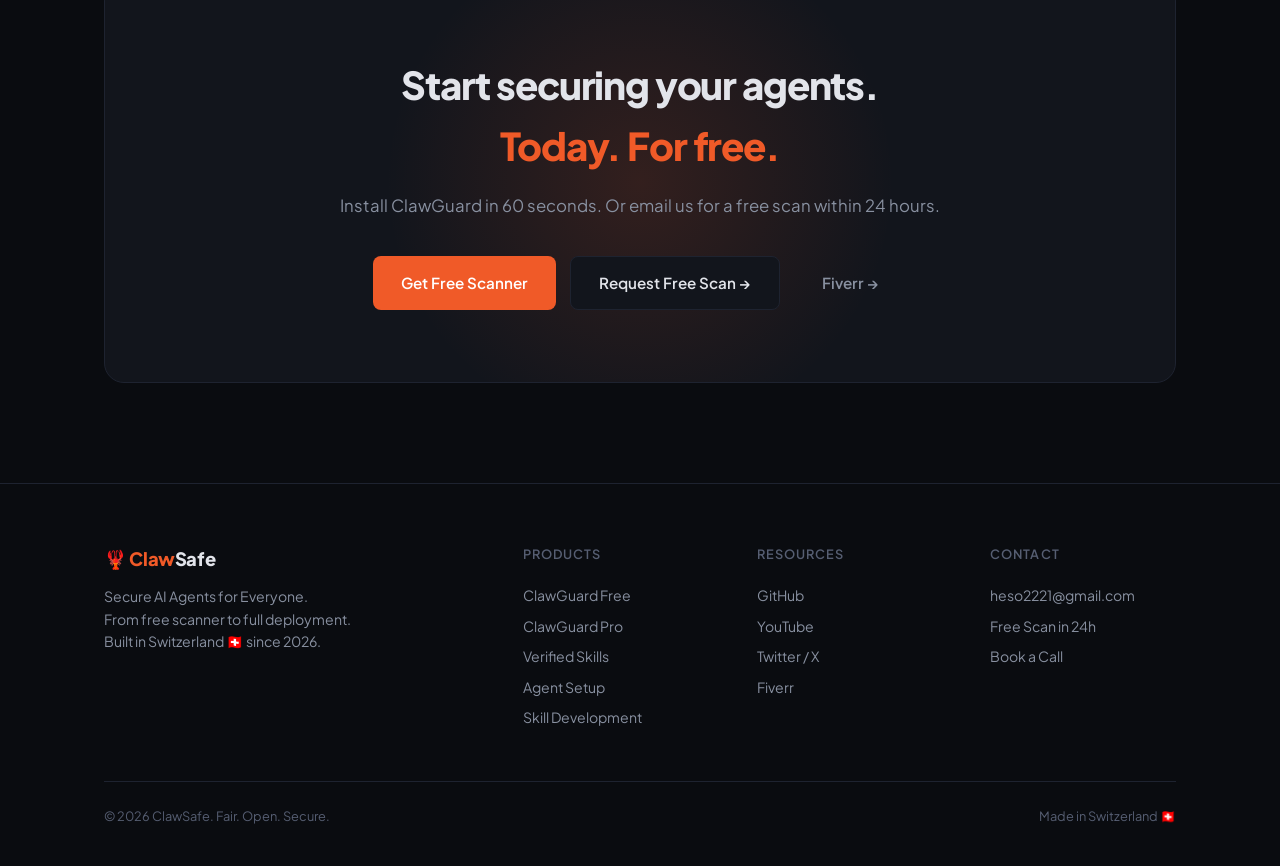
==== commit d5b77dee: "Deploy updated ClawSafe landing page" ====
--- a/index.html
+++ b/index.html
@@ -1,895 +1,805 @@
-<!doctype html>
+<!DOCTYPE html>
 <html lang="en">
-  <head>
-    <meta charset="UTF-8" />
-    <meta name="viewport" content="width=device-width, initial-scale=1.0" />
-    <title>ClawSafe | Free Security Audits for OpenClaw Skills</title>
-    <meta
-      name="description"
-      content="Free security audits for OpenClaw skills. Send your repo, get a report. Built by a human + AI team, open source, no lock-in."
-    />
-    <meta name="theme-color" content="#0a0a0a" />
-    <meta name="robots" content="index,follow" />
-    <meta property="og:type" content="website" />
-    <meta property="og:title" content="ClawSafe | Free Security Audits for OpenClaw Skills" />
-    <meta
-      property="og:description"
-      content="Ship secure skills. Request a free ClawSafe audit for your OpenClaw skill."
-    />
-    <meta property="og:site_name" content="ClawSafe" />
-    <meta name="twitter:card" content="summary_large_image" />
-    <meta name="twitter:title" content="ClawSafe | Free Security Audits for OpenClaw Skills" />
-    <meta
-      name="twitter:description"
-      content="Ship secure skills. Request a free ClawSafe audit for your OpenClaw skill."
-    />
-    <link rel="preconnect" href="https://fonts.googleapis.com" />
-    <link rel="preconnect" href="https://fonts.gstatic.com" crossorigin />
-    <link
-      href="https://fonts.googleapis.com/css2?family=IBM+Plex+Sans:wght@300;400;500;600;700&family=JetBrains+Mono:wght@400;500;700&display=swap"
-      rel="stylesheet"
-    />
-    <script>
-      window.__CLAWSAFE_CONFIG__ = window.__CLAWSAFE_CONFIG__ || {
-        apiBase: "",
-        contactEmail: "heso2221@gmail.com"
-      };
-    </script>
-    <style>
-      :root {
-        --bg: #0a0a0a;
-        --panel: rgba(15, 15, 15, 0.75);
-        --text: #e0e0e0;
-        --muted: #888;
-        --soft: #555;
-        --line: rgba(0, 255, 136, 0.08);
-        --line-strong: rgba(0, 255, 136, 0.2);
-        --accent: #00ff88;
-        --accent-2: #00cc6a;
-        --warn: #ffbd2e;
-        --error: #ff5050;
-        --sans: 'IBM Plex Sans', -apple-system, BlinkMacSystemFont, 'Segoe UI', sans-serif;
-        --mono: 'JetBrains Mono', 'Fira Code', monospace;
-      }
-
-      * { box-sizing: border-box; }
-      html { scroll-behavior: smooth; }
-      body {
-        margin: 0;
-        min-height: 100vh;
-        background: var(--bg);
-        color: var(--text);
-        font-family: var(--sans);
-        line-height: 1.5;
-      }
-      a { color: var(--accent); text-decoration: none; }
-      a:hover { text-decoration: underline; }
-      button, input { font: inherit; }
-      .mono { font-family: var(--mono); }
-      .container { width: min(1100px, calc(100% - 40px)); margin: 0 auto; }
-      .grid-bg {
-        position: fixed; inset: 0; z-index: 0; pointer-events: none; opacity: 0.03;
-        background-image: linear-gradient(rgba(0,255,136,.5) 1px, transparent 1px), linear-gradient(90deg, rgba(0,255,136,.5) 1px, transparent 1px);
-        background-size: 60px 60px; animation: gridMove 8s linear infinite;
-      }
-      .scanline {
-        position: fixed; left: 0; right: 0; height: 1px; z-index: 1; pointer-events: none;
-        background: linear-gradient(90deg, transparent, rgba(0,255,136,.12), transparent);
-        animation: scanline 5s linear infinite;
-      }
-      nav {
-        position: fixed; top: 0; left: 0; right: 0; z-index: 100;
-        transition: background .25s ease, border-color .25s ease, backdrop-filter .25s ease;
-      }
-      nav.scrolled {
-        background: rgba(10,10,10,.94);
-        backdrop-filter: blur(12px);
-        border-bottom: 1px solid rgba(0,255,136,.1);
-      }
-      .nav-inner {
-        width: min(1100px, calc(100% - 40px)); margin: 0 auto;
-        padding: 14px 0; display: flex; align-items: center; justify-content: space-between; gap: 18px;
-      }
-      .brand { display: flex; align-items: center; gap: 10px; }
-      .brand-name {
-        font-family: var(--mono); font-weight: 700; font-size: 17px;
-        background: linear-gradient(135deg, var(--accent), var(--accent-2));
-        -webkit-background-clip: text; background-clip: text; color: transparent;
-      }
-      .nav-links { display: flex; gap: 24px; font-size: 13px; font-weight: 500; }
-      main, footer, section { position: relative; z-index: 2; }
-      .hero {
-        min-height: 100vh; display: flex; align-items: center; justify-content: center;
-        text-align: center; padding: 120px 0 80px; position: relative;
-      }
-      .hero-glow {
-        position: absolute; top: 18%; left: 50%; transform: translate(-50%, -50%);
-        width: min(450px, 85vw); aspect-ratio: 1;
-        border-radius: 50%; pointer-events: none;
-        background: radial-gradient(circle, rgba(0,255,136,.05) 0%, transparent 70%);
-      }
-      .eyebrow {
-        display: inline-block; padding: 5px 14px; margin-bottom: 24px;
-        border-radius: 20px; font: 600 11px var(--mono); letter-spacing: 1.5px;
-        color: var(--accent); background: rgba(0,255,136,.08); border: 1px solid var(--line-strong);
-        animation: fadeUp .5s ease-out both;
-      }
-      h1 {
-        margin: 0; font: 700 clamp(30px, 4.5vw, 48px)/1.2 var(--mono);
-        animation: fadeUp .7s ease-out both;
-      }
-      .hero-sub {
-        margin: 20px auto 0; max-width: 560px; color: var(--muted); font-size: 17px; font-weight: 300; line-height: 1.7;
-        animation: fadeUp .9s ease-out both;
-      }
-      .hero-buttons {
-        margin-top: 32px; display: flex; flex-wrap: wrap; justify-content: center; gap: 12px;
-        animation: fadeUp 1.1s ease-out both;
-      }
-      .btn {
-        display: inline-flex; align-items: center; justify-content: center;
-        padding: 13px 28px; border-radius: 8px; font: 600 14px var(--mono);
-        transition: transform .15s ease, border-color .2s ease, background .2s ease;
-      }
-      .btn:hover { transform: translateY(-1px); text-decoration: none; }
-      .btn-primary {
-        background: linear-gradient(135deg, var(--accent), var(--accent-2)); color: #0a0a0a;
-        animation: pulse 3s ease-in-out infinite;
-      }
-      .btn-secondary {
-        border: 1px solid rgba(0,255,136,.3); color: var(--accent); background: transparent;
-      }
-      .terminal {
-        margin: 52px auto 0; max-width: 560px; text-align: left;
-        background: rgba(15,15,15,.8); border: 1px solid var(--line); border-radius: 12px; overflow: hidden;
-        animation: fadeUp 1.3s ease-out both;
-      }
-      .terminal-top {
-        padding: 10px 16px; display: flex; align-items: center; gap: 6px; border-bottom: 1px solid rgba(0,255,136,.08);
-      }
-      .dot { width: 10px; height: 10px; border-radius: 50%; }
-      .terminal-body { padding: 16px 20px; font: 13px/1.9 var(--mono); }
-      .scan-panel,
-      .proof-wall,
-      .proof-card {
-        background: rgba(15,15,15,.72);
-        border: 1px solid rgba(0,255,136,.08);
-        border-radius: 14px;
-      }
-      .scan-panel {
-        max-width: 860px; margin: 28px auto 0; padding: 22px;
-        text-align: left; animation: fadeUp 1.45s ease-out both;
-      }
-      .scan-grid {
-        display: grid; grid-template-columns: minmax(0, 1.1fr) minmax(0, .9fr); gap: 18px;
-      }
-      .mini-label { color: var(--accent); font: 700 11px var(--mono); letter-spacing: 1px; text-transform: uppercase; }
-      .scan-result {
-        min-height: 100%; padding: 16px; border-radius: 10px;
-        background: rgba(10,10,10,.75); border: 1px solid rgba(0,255,136,.08);
-      }
-      .scan-checks { margin-top: 14px; display: flex; flex-direction: column; gap: 10px; }
-      .scan-check {
-        padding: 10px 12px; border-radius: 10px; background: rgba(255,255,255,.02);
-        border: 1px solid rgba(255,255,255,.04);
-      }
-      .scan-check.pass { border-color: rgba(0,255,136,.15); }
-      .scan-check.warn { border-color: rgba(255,189,46,.18); }
-      .scan-check.fail { border-color: rgba(255,80,80,.22); }
-      .scan-check.info { border-color: rgba(255,255,255,.08); }
-      .proof {
-        padding: 48px 0; border-top: 1px solid rgba(0,255,136,.06); border-bottom: 1px solid rgba(0,255,136,.06);
-      }
-      .proof-grid {
-        display: grid; grid-template-columns: repeat(4, 1fr); gap: 16px; text-align: center;
-        max-width: 760px; margin: 0 auto;
-      }
-      .proof-wall {
-        margin-top: 24px; padding: 22px;
-      }
-      .proof-wall-grid {
-        display: grid; grid-template-columns: repeat(auto-fit, minmax(220px, 1fr)); gap: 14px;
-      }
-      .proof-card { padding: 16px; }
-      .status-pill {
-        display: inline-flex; align-items: center; gap: 6px; padding: 4px 8px; border-radius: 999px;
-        background: rgba(255,255,255,.04); font: 700 10px var(--mono); text-transform: uppercase; letter-spacing: .8px;
-      }
-      .section { padding: 80px 0; }
-      .section-title {
-        margin: 0 0 36px; text-align: center; font: 700 26px var(--mono);
-      }
-      .services-grid {
-        display: grid; grid-template-columns: repeat(auto-fit, minmax(250px, 1fr)); gap: 16px;
-      }
-      .service-card {
-        position: relative; padding: 24px; border-radius: 12px;
-        background: rgba(15,15,15,.6); border: 1px solid rgba(0,255,136,.08);
-        transition: transform .2s ease, border-color .2s ease;
-      }
-      .service-card:hover { transform: translateY(-2px); border-color: rgba(0,255,136,.25); }
-      .tag {
-        position: absolute; top: 12px; right: 12px; padding: 3px 8px; border-radius: 4px; font: 700 10px var(--mono);
-      }
-      .steps { max-width: 620px; margin: 0 auto; }
-      .step { display: flex; gap: 16px; align-items: flex-start; margin-bottom: 26px; }
-      .faq { max-width: 600px; margin: 0 auto; }
-      .faq-item { border-bottom: 1px solid rgba(0,255,136,.12); padding: 20px 0; }
-      .faq-question {
-        width: 100%; border: 0; background: none; color: inherit; padding: 0; cursor: pointer;
-        display: flex; align-items: center; justify-content: space-between; gap: 12px; text-align: left;
-      }
-      .faq-answer {
-        max-height: 0; overflow: hidden; opacity: 0;
-        transition: max-height .3s ease, opacity .3s ease;
-      }
-      .faq-item.open .faq-answer { max-height: 400px; opacity: 1; }
-      .faq-item.open .faq-plus { transform: rotate(45deg); }
-      .faq-plus { color: var(--accent); font-size: 20px; transition: transform .3s ease; flex-shrink: 0; }
-      .cta { border-top: 1px solid rgba(0,255,136,.06); text-align: center; }
-      .form-wrap { max-width: 500px; margin: 0 auto; }
-      .form-grid { display: flex; flex-direction: column; gap: 10px; max-width: 460px; margin: 0 auto; }
-      .input {
-        width: 100%; padding: 14px 16px; border-radius: 8px; font: 14px var(--mono);
-        color: var(--text); outline: none; background: rgba(15,15,15,.8); border: 1px solid rgba(0,255,136,.15);
-      }
-      .input.invalid { border-color: rgba(255,80,80,.5); }
-      .error-text { margin-top: 4px; color: var(--error); font: 12px var(--mono); text-align: left; }
-      .submit-btn {
-        width: 100%; border: 0; padding: 14px 24px; border-radius: 8px; cursor: pointer;
-        font: 700 14px var(--mono); color: #0a0a0a; background: linear-gradient(135deg, var(--accent), var(--accent-2));
-      }
-      .submit-btn[disabled] { background: #333; color: #888; cursor: wait; }
-      .help-text { font: 11px var(--mono); color: var(--soft); text-align: center; }
-      .notice {
-        padding: 20px 24px; border-radius: 8px; font-family: var(--mono); font-size: 13px; line-height: 1.7; text-align: left;
-      }
-      .notice-success { background: rgba(0,255,136,.08); border: 1px solid rgba(0,255,136,.2); color: var(--accent); }
-      .notice-warning { background: rgba(255,189,46,.08); border: 1px solid rgba(255,189,46,.2); color: var(--text); }
-      .footer-links { margin-top: 10px; display: flex; gap: 20px; justify-content: center; font-size: 12px; flex-wrap: wrap; }
-
-      @keyframes gridMove { to { background-position: 60px 60px; } }
-      @keyframes fadeUp { from { opacity: 0; transform: translateY(20px); } to { opacity: 1; transform: translateY(0); } }
-      @keyframes pulse { 0%,100% { box-shadow: 0 0 0 0 rgba(0,255,136,.25); } 50% { box-shadow: 0 0 14px 3px rgba(0,255,136,.1); } }
-      @keyframes scanline { from { top: -10%; } to { top: 110%; } }
-
-      @media (max-width: 640px) {
-        .nav-links { display: none; }
-        .hero-buttons { flex-direction: column; }
-        .hero-buttons .btn { width: 100%; }
-        .scan-grid { grid-template-columns: 1fr; }
-        .proof-grid { grid-template-columns: repeat(2, 1fr); }
-        .services-grid { grid-template-columns: 1fr; }
-        .container, .nav-inner { width: min(100% - 32px, 1100px); }
-      }
-    </style>
-  </head>
-  <body>
-    <div class="grid-bg" aria-hidden="true"></div>
-    <div class="scanline" aria-hidden="true"></div>
-
-    <nav id="site-nav">
-      <div class="nav-inner">
-        <div class="brand">
-          <span style="font-size:20px" aria-hidden="true">🐾</span>
-          <span class="brand-name">ClawSafe</span>
+<head>
+<meta charset="UTF-8">
+<meta name="viewport" content="width=device-width, initial-scale=1.0">
+<title>ClawSafe — Secure AI Agents for Everyone</title>
+<meta name="description" content="From free security scanner to full agent deployment. Scan. Verify. Build. Deploy.">
+<link rel="icon" href="data:image/svg+xml,<svg xmlns='http://www.w3.org/2000/svg' viewBox='0 0 100 100'><text y='.9em' font-size='90'>🦞</text></svg>">
+<link rel="preconnect" href="https://fonts.googleapis.com">
+<link href="https://fonts.googleapis.com/css2?family=JetBrains+Mono:wght@400;600;700;800&family=Plus+Jakarta+Sans:wght@400;500;600;700;800&display=swap" rel="stylesheet">
+<style>
+*, *::before, *::after { margin: 0; padding: 0; box-sizing: border-box; }
+
+:root {
+  --bg: #0a0c10;
+  --bg-card: #12151c;
+  --bg-card-hover: #181c26;
+  --border: #1e2330;
+  --border-accent: #2a3040;
+  --text: #e2e4ea;
+  --text-dim: #8890a0;
+  --text-muted: #565e72;
+  --accent: #f05a28;
+  --accent-glow: rgba(240, 90, 40, 0.15);
+  --accent-soft: #ff7b4f;
+  --green: #34d399;
+  --green-dim: rgba(52, 211, 153, 0.12);
+  --blue: #60a5fa;
+  --yellow: #fbbf24;
+  --red: #f87171;
+  --radius: 12px;
+  --radius-sm: 8px;
+  --font: 'Plus Jakarta Sans', -apple-system, sans-serif;
+  --mono: 'JetBrains Mono', monospace;
+}
+
+html { scroll-behavior: smooth; }
+
+body {
+  font-family: var(--font);
+  background: var(--bg);
+  color: var(--text);
+  line-height: 1.6;
+  -webkit-font-smoothing: antialiased;
+}
+
+a { color: var(--accent-soft); text-decoration: none; transition: color 0.2s; }
+a:hover { color: var(--accent); }
+
+.container { max-width: 1120px; margin: 0 auto; padding: 0 24px; }
+
+/* ─── NAV ─── */
+nav {
+  position: fixed; top: 0; left: 0; right: 0; z-index: 100;
+  background: rgba(10, 12, 16, 0.85);
+  backdrop-filter: blur(20px);
+  border-bottom: 1px solid var(--border);
+}
+.nav-inner {
+  max-width: 1120px; margin: 0 auto; padding: 0 24px;
+  display: flex; align-items: center; justify-content: space-between;
+  height: 64px;
+}
+.nav-logo { font-weight: 800; font-size: 1.15rem; letter-spacing: -0.02em; }
+.nav-logo span { color: var(--accent); }
+.nav-links { display: flex; gap: 28px; align-items: center; }
+.nav-links a { color: var(--text-dim); font-size: 0.875rem; font-weight: 500; }
+.nav-links a:hover { color: var(--text); }
+.nav-cta {
+  background: var(--accent); color: #fff !important; padding: 8px 18px;
+  border-radius: var(--radius-sm); font-weight: 600; font-size: 0.85rem;
+  transition: background 0.2s, transform 0.15s;
+}
+.nav-cta:hover { background: #d94e20; transform: translateY(-1px); }
+
+.mobile-menu-btn { display: none; background: none; border: none; color: var(--text); cursor: pointer; font-size: 1.5rem; }
+
+/* ─── HERO ─── */
+.hero {
+  padding: 160px 0 100px;
+  text-align: center;
+  position: relative;
+  overflow: hidden;
+}
+.hero::before {
+  content: '';
+  position: absolute; top: -200px; left: 50%; transform: translateX(-50%);
+  width: 800px; height: 800px;
+  background: radial-gradient(circle, var(--accent-glow) 0%, transparent 70%);
+  pointer-events: none;
+}
+.hero-badge {
+  display: inline-flex; align-items: center; gap: 8px;
+  background: var(--bg-card); border: 1px solid var(--border);
+  padding: 6px 16px; border-radius: 100px;
+  font-size: 0.8rem; color: var(--text-dim); font-weight: 500;
+  margin-bottom: 28px;
+}
+.hero-badge .dot { width: 6px; height: 6px; border-radius: 50%; background: var(--green); animation: pulse 2s infinite; }
+@keyframes pulse { 0%, 100% { opacity: 1; } 50% { opacity: 0.4; } }
+
+.hero h1 {
+  font-size: clamp(2.6rem, 6vw, 4.2rem);
+  font-weight: 800; letter-spacing: -0.035em;
+  line-height: 1.1; margin-bottom: 20px;
+  position: relative;
+}
+.hero h1 .accent { color: var(--accent); }
+.hero-sub {
+  font-size: clamp(1rem, 2vw, 1.2rem);
+  color: var(--text-dim); max-width: 560px; margin: 0 auto 40px;
+  line-height: 1.5;
+}
+.hero-actions { display: flex; gap: 14px; justify-content: center; flex-wrap: wrap; }
+.btn {
+  display: inline-flex; align-items: center; gap: 8px;
+  padding: 14px 28px; border-radius: var(--radius-sm);
+  font-weight: 600; font-size: 0.95rem; transition: all 0.2s;
+  cursor: pointer; border: none; font-family: var(--font);
+}
+.btn-primary { background: var(--accent); color: #fff; }
+.btn-primary:hover { background: #d94e20; color: #fff; transform: translateY(-2px); box-shadow: 0 8px 30px var(--accent-glow); }
+.btn-secondary { background: var(--bg-card); color: var(--text); border: 1px solid var(--border); }
+.btn-secondary:hover { background: var(--bg-card-hover); border-color: var(--border-accent); transform: translateY(-1px); }
+.btn-ghost { background: transparent; color: var(--text-dim); }
+.btn-ghost:hover { color: var(--text); }
+
+/* ─── STATS BAR ─── */
+.stats-bar {
+  padding: 48px 0;
+  border-top: 1px solid var(--border);
+  border-bottom: 1px solid var(--border);
+}
+.stats-grid {
+  display: grid; grid-template-columns: repeat(4, 1fr); gap: 24px;
+  text-align: center;
+}
+.stat-num {
+  font-family: var(--mono); font-size: 2rem; font-weight: 700;
+  color: var(--accent);
+}
+.stat-label { font-size: 0.85rem; color: var(--text-dim); margin-top: 4px; }
+
+/* ─── SECTION ─── */
+section { padding: 100px 0; }
+.section-label {
+  font-family: var(--mono); font-size: 0.75rem; font-weight: 600;
+  color: var(--accent); text-transform: uppercase; letter-spacing: 0.1em;
+  margin-bottom: 12px;
+}
+.section-title {
+  font-size: clamp(1.8rem, 4vw, 2.6rem);
+  font-weight: 800; letter-spacing: -0.03em;
+  margin-bottom: 16px;
+}
+.section-desc {
+  font-size: 1.05rem; color: var(--text-dim);
+  max-width: 600px; margin-bottom: 56px;
+}
+
+/* ─── SERVICES GRID (5 Ebenen) ─── */
+.services-grid {
+  display: grid;
+  grid-template-columns: repeat(3, 1fr);
+  gap: 20px;
+  margin-bottom: 20px;
+}
+.services-grid-2 {
+  display: grid;
+  grid-template-columns: repeat(2, 1fr);
+  gap: 20px;
+  max-width: 740px;
+  margin: 0 auto;
+}
+.service-card {
+  background: var(--bg-card);
+  border: 1px solid var(--border);
+  border-radius: var(--radius);
+  padding: 32px 28px;
+  transition: all 0.25s;
+  position: relative;
+  overflow: hidden;
+}
+.service-card:hover {
+  border-color: var(--border-accent);
+  transform: translateY(-4px);
+  box-shadow: 0 12px 40px rgba(0,0,0,0.3);
+}
+.service-card.featured {
+  border-color: var(--accent);
+  box-shadow: 0 0 0 1px var(--accent), 0 0 40px var(--accent-glow);
+}
+.service-card.featured::before {
+  content: 'MOST POPULAR';
+  position: absolute; top: 0; right: 0;
+  background: var(--accent); color: #fff;
+  font-size: 0.65rem; font-weight: 700; letter-spacing: 0.05em;
+  padding: 4px 12px;
+  border-radius: 0 0 0 8px;
+}
+.card-icon { font-size: 2rem; margin-bottom: 16px; display: block; }
+.card-title { font-weight: 700; font-size: 1.15rem; margin-bottom: 6px; }
+.card-price {
+  font-family: var(--mono); font-weight: 700; font-size: 1.4rem;
+  color: var(--accent); margin-bottom: 4px;
+}
+.card-price .period { font-size: 0.75rem; color: var(--text-dim); font-weight: 400; }
+.card-desc { font-size: 0.88rem; color: var(--text-dim); margin-bottom: 20px; line-height: 1.5; }
+.card-features { list-style: none; margin-bottom: 24px; }
+.card-features li {
+  font-size: 0.85rem; color: var(--text-dim); padding: 5px 0;
+  padding-left: 20px; position: relative;
+}
+.card-features li::before {
+  content: '✓'; position: absolute; left: 0;
+  color: var(--green); font-weight: 700;
+}
+.card-btn {
+  display: block; width: 100%; text-align: center;
+  padding: 12px; border-radius: var(--radius-sm);
+  font-weight: 600; font-size: 0.9rem;
+  transition: all 0.2s; cursor: pointer;
+  border: none; font-family: var(--font);
+}
+.card-btn-primary { background: var(--accent); color: #fff; }
+.card-btn-primary:hover { background: #d94e20; color: #fff; }
+.card-btn-secondary { background: transparent; color: var(--text); border: 1px solid var(--border); }
+.card-btn-secondary:hover { background: var(--bg-card-hover); }
+
+/* ─── HOW IT WORKS ─── */
+.steps-grid { display: grid; grid-template-columns: repeat(4, 1fr); gap: 24px; }
+.step {
+  text-align: center; padding: 32px 20px;
+  border-radius: var(--radius);
+  background: var(--bg-card); border: 1px solid var(--border);
+}
+.step-num {
+  font-family: var(--mono); font-size: 0.75rem; font-weight: 700;
+  color: var(--accent); margin-bottom: 16px;
+  display: inline-block; background: var(--accent-glow);
+  padding: 4px 12px; border-radius: 100px;
+}
+.step-icon { font-size: 2rem; margin-bottom: 12px; display: block; }
+.step h3 { font-size: 1rem; font-weight: 700; margin-bottom: 8px; }
+.step p { font-size: 0.85rem; color: var(--text-dim); line-height: 1.5; }
+
+/* ─── PROOF ─── */
+.proof-section { background: var(--bg-card); border-top: 1px solid var(--border); border-bottom: 1px solid var(--border); }
+.proof-grid { display: grid; grid-template-columns: 1fr 1fr; gap: 60px; align-items: center; }
+.proof-quote {
+  font-size: 1.3rem; font-weight: 600; line-height: 1.5;
+  border-left: 3px solid var(--accent); padding-left: 24px;
+  margin-bottom: 24px;
+}
+.proof-detail { color: var(--text-dim); font-size: 0.95rem; line-height: 1.7; }
+.proof-detail strong { color: var(--text); }
+.proof-badges {
+  display: flex; flex-wrap: wrap; gap: 12px; margin-top: 24px;
+}
+.proof-badge {
+  background: var(--green-dim); border: 1px solid rgba(52, 211, 153, 0.2);
+  color: var(--green); padding: 6px 14px; border-radius: 100px;
+  font-size: 0.8rem; font-weight: 600;
+}
+.proof-terminal {
+  background: #0d0f14; border: 1px solid var(--border);
+  border-radius: var(--radius); overflow: hidden;
+}
+.proof-terminal-header {
+  display: flex; gap: 6px; padding: 12px 16px;
+  background: rgba(255,255,255,0.03);
+  border-bottom: 1px solid var(--border);
+}
+.proof-terminal-header span { width: 10px; height: 10px; border-radius: 50%; }
+.proof-terminal-header span:nth-child(1) { background: #f87171; }
+.proof-terminal-header span:nth-child(2) { background: #fbbf24; }
+.proof-terminal-header span:nth-child(3) { background: #34d399; }
+.proof-terminal-body {
+  padding: 20px; font-family: var(--mono); font-size: 0.8rem;
+  line-height: 1.8; color: var(--text-dim);
+}
+.proof-terminal-body .cmd { color: var(--green); }
+.proof-terminal-body .warn { color: var(--yellow); }
+.proof-terminal-body .err { color: var(--red); }
+.proof-terminal-body .ok { color: var(--green); }
+.proof-terminal-body .accent { color: var(--accent); }
+
+/* ─── PRICING TABLE ─── */
+.pricing-table {
+  width: 100%; border-collapse: collapse;
+  background: var(--bg-card); border-radius: var(--radius);
+  overflow: hidden; border: 1px solid var(--border);
+}
+.pricing-table thead { background: rgba(255,255,255,0.03); }
+.pricing-table th {
+  text-align: left; padding: 16px 20px;
+  font-size: 0.8rem; font-weight: 600;
+  color: var(--text-dim); text-transform: uppercase;
+  letter-spacing: 0.05em; border-bottom: 1px solid var(--border);
+}
+.pricing-table td {
+  padding: 16px 20px; font-size: 0.9rem;
+  border-bottom: 1px solid var(--border);
+}
+.pricing-table tr:last-child td { border-bottom: none; }
+.pricing-table tr:hover td { background: rgba(255,255,255,0.02); }
+.pricing-table .price-cell {
+  font-family: var(--mono); font-weight: 700; color: var(--accent);
+}
+.pricing-table .tag {
+  display: inline-block; padding: 2px 8px; border-radius: 4px;
+  font-size: 0.7rem; font-weight: 600;
+}
+.tag-free { background: var(--green-dim); color: var(--green); }
+.tag-sub { background: rgba(96, 165, 250, 0.12); color: var(--blue); }
+.tag-one { background: rgba(251, 191, 36, 0.12); color: var(--yellow); }
+
+/* ─── CTA ─── */
+.cta-section { text-align: center; }
+.cta-box {
+  background: var(--bg-card); border: 1px solid var(--border);
+  border-radius: 20px; padding: 72px 48px;
+  position: relative; overflow: hidden;
+}
+.cta-box::before {
+  content: '';
+  position: absolute; top: -100px; left: 50%; transform: translateX(-50%);
+  width: 600px; height: 600px;
+  background: radial-gradient(circle, var(--accent-glow) 0%, transparent 60%);
+  pointer-events: none;
+}
+.cta-box h2 {
+  font-size: clamp(1.8rem, 4vw, 2.4rem);
+  font-weight: 800; letter-spacing: -0.03em;
+  margin-bottom: 16px; position: relative;
+}
+.cta-box p { color: var(--text-dim); font-size: 1.05rem; margin-bottom: 36px; position: relative; }
+.cta-actions { display: flex; gap: 14px; justify-content: center; flex-wrap: wrap; position: relative; }
+
+/* ─── FOOTER ─── */
+footer {
+  padding: 60px 0 40px;
+  border-top: 1px solid var(--border);
+}
+.footer-grid {
+  display: grid; grid-template-columns: 2fr 1fr 1fr 1fr;
+  gap: 48px; margin-bottom: 48px;
+}
+.footer-brand p { color: var(--text-dim); font-size: 0.88rem; margin-top: 12px; line-height: 1.6; }
+.footer-col h4 {
+  font-size: 0.8rem; font-weight: 600; text-transform: uppercase;
+  letter-spacing: 0.08em; color: var(--text-muted); margin-bottom: 16px;
+}
+.footer-col a {
+  display: block; color: var(--text-dim); font-size: 0.88rem;
+  padding: 4px 0; transition: color 0.2s;
+}
+.footer-col a:hover { color: var(--text); }
+.footer-bottom {
+  display: flex; justify-content: space-between; align-items: center;
+  padding-top: 24px; border-top: 1px solid var(--border);
+}
+.footer-bottom p { font-size: 0.8rem; color: var(--text-muted); }
+.footer-flag { font-size: 0.85rem; }
+
+/* ─── RESPONSIVE ─── */
+@media (max-width: 900px) {
+  .services-grid { grid-template-columns: 1fr; }
+  .services-grid-2 { grid-template-columns: 1fr; max-width: 100%; }
+  .steps-grid { grid-template-columns: 1fr 1fr; }
+  .stats-grid { grid-template-columns: 1fr 1fr; gap: 32px; }
+  .proof-grid { grid-template-columns: 1fr; gap: 40px; }
+  .footer-grid { grid-template-columns: 1fr 1fr; gap: 32px; }
+  .pricing-table { font-size: 0.85rem; }
+  .pricing-table th, .pricing-table td { padding: 12px 14px; }
+}
+@media (max-width: 640px) {
+  .nav-links { display: none; }
+  .mobile-menu-btn { display: block; }
+  .nav-links.open {
+    display: flex; flex-direction: column;
+    position: absolute; top: 64px; left: 0; right: 0;
+    background: var(--bg); border-bottom: 1px solid var(--border);
+    padding: 20px 24px; gap: 16px;
+  }
+  .hero { padding: 120px 0 80px; }
+  .hero-actions { flex-direction: column; align-items: center; }
+  .steps-grid { grid-template-columns: 1fr; }
+  .stats-grid { grid-template-columns: 1fr 1fr; }
+  section { padding: 64px 0; }
+  .cta-box { padding: 48px 24px; }
+  .footer-grid { grid-template-columns: 1fr; gap: 24px; }
+  .footer-bottom { flex-direction: column; gap: 12px; text-align: center; }
+}
+
+/* ─── ANIMATIONS ─── */
+@keyframes fadeUp {
+  from { opacity: 0; transform: translateY(20px); }
+  to { opacity: 1; transform: translateY(0); }
+}
+.animate { animation: fadeUp 0.6s ease-out forwards; opacity: 0; }
+.animate-d1 { animation-delay: 0.1s; }
+.animate-d2 { animation-delay: 0.2s; }
+.animate-d3 { animation-delay: 0.3s; }
+.animate-d4 { animation-delay: 0.4s; }
+</style>
+</head>
+<body>
+
+<!-- NAV -->
+<nav>
+  <div class="nav-inner">
+    <div class="nav-logo">🦞 <span>Claw</span>Safe</div>
+    <button class="mobile-menu-btn" onclick="document.querySelector('.nav-links').classList.toggle('open')">☰</button>
+    <div class="nav-links">
+      <a href="#services">Services</a>
+      <a href="#how">How It Works</a>
+      <a href="#pricing">Pricing</a>
+      <a href="#proof">Proof</a>
+      <a href="https://github.com/hesoyam2221/clawguard" target="_blank">GitHub</a>
+      <a href="mailto:heso2221@gmail.com" class="nav-cta">Get Free Scan →</a>
+    </div>
+  </div>
+</nav>
+
+<!-- HERO -->
+<section class="hero">
+  <div class="container">
+    <div class="hero-badge animate"><span class="dot"></span> Open Source &middot; Swiss Made</div>
+    <h1 class="animate animate-d1">Secure AI Agents<br>for <span class="accent">Everyone</span></h1>
+    <p class="hero-sub animate animate-d2">Scan. Verify. Build. Deploy.<br>From free security scanner to full agent setup.</p>
+    <div class="hero-actions animate animate-d3">
+      <a href="https://github.com/hesoyam2221/clawguard" target="_blank" class="btn btn-primary">Get Free Scanner</a>
+      <a href="#services" class="btn btn-secondary">Browse Services</a>
+      <a href="mailto:heso2221@gmail.com?subject=Agent%20Setup%20Inquiry" class="btn btn-ghost">Agent Setup →</a>
+    </div>
+  </div>
+</section>
+
+<!-- STATS -->
+<div class="stats-bar">
+  <div class="container">
+    <div class="stats-grid">
+      <div><div class="stat-num">64+</div><div class="stat-label">Skills Scanned</div></div>
+      <div><div class="stat-num">102+</div><div class="stat-label">Findings Reported</div></div>
+      <div><div class="stat-num">17+</div><div class="stat-label">High-Risk Found</div></div>
+      <div><div class="stat-num">24h</div><div class="stat-label">Response Time</div></div>
+    </div>
+  </div>
+</div>
+
+<!-- SERVICES — 5 EBENEN -->
+<section id="services">
+  <div class="container">
+    <div class="section-label">// ecosystem</div>
+    <h2 class="section-title">Five layers. One mission.</h2>
+    <p class="section-desc">Whether you need a free scan or a full agent deployment — we cover the entire stack.</p>
+
+    <div class="services-grid">
+      <!-- FREE -->
+      <div class="service-card">
+        <span class="card-icon">🆓</span>
+        <div class="card-title">ClawGuard Free</div>
+        <div class="card-price">$0</div>
+        <p class="card-desc">Open-source security scanner. GitHub Action scans every push automatically.</p>
+        <ul class="card-features">
+          <li>3 core scan rules</li>
+          <li>Hardcoded secrets detection</li>
+          <li>Shell injection checks</li>
+          <li>GitHub Action included</li>
+        </ul>
+        <a href="https://github.com/hesoyam2221/clawguard" target="_blank" class="card-btn card-btn-secondary">Install Free →</a>
+      </div>
+
+      <!-- PRO -->
+      <div class="service-card featured">
+        <span class="card-icon">🛡️</span>
+        <div class="card-title">ClawGuard Pro</div>
+        <div class="card-price">$9 <span class="period">/month</span></div>
+        <p class="card-desc">Full scanner with all 24 detection rules, PDF reports, and email alerts.</p>
+        <ul class="card-features">
+          <li>All 24 scan rules</li>
+          <li>PDF security reports</li>
+          <li>Email alerts on findings</li>
+          <li>Priority support</li>
+        </ul>
+        <!-- STRIPE_LINK:clawguard_pro -->
+        <a href="#pricing" class="card-btn card-btn-primary">Upgrade to Pro →</a>
+      </div>
+
+      <!-- MARKETPLACE -->
+      <div class="service-card">
+        <span class="card-icon">📦</span>
+        <div class="card-title">Verified Skills</div>
+        <div class="card-price">$5 <span class="period">/month</span></div>
+        <p class="card-desc">Curated marketplace of security-verified AI agent skills. Safe to install.</p>
+        <ul class="card-features">
+          <li>All verified skills access</li>
+          <li>Monthly updates</li>
+          <li>ClawSafe Verified badge</li>
+          <li>Community support</li>
+        </ul>
+        <!-- STRIPE_LINK:skills_pro_user -->
+        <a href="#pricing" class="card-btn card-btn-secondary">Browse Skills →</a>
+      </div>
+    </div>
+
+    <div class="services-grid-2">
+      <!-- AGENT SETUP -->
+      <div class="service-card">
+        <span class="card-icon">🚀</span>
+        <div class="card-title">Agent Setup</div>
+        <div class="card-price">from $500</div>
+        <p class="card-desc">We build and deploy your AI agent from scratch. Full stack, security-hardened.</p>
+        <ul class="card-features">
+          <li>Agent + skills + security</li>
+          <li>Autonomous operation loop</li>
+          <li>Dedicated support</li>
+          <li>Compliance-ready</li>
+        </ul>
+        <a href="mailto:heso2221@gmail.com?subject=Agent%20Setup%20—%20Inquiry" class="card-btn card-btn-primary">Book a Call →</a>
+      </div>
+
+      <!-- CUSTOM SKILL DEV -->
+      <div class="service-card">
+        <span class="card-icon">🔧</span>
+        <div class="card-title">Custom Skill Dev</div>
+        <div class="card-price">from $150</div>
+        <p class="card-desc">Your idea → working skill with ClawGuard security guarantee. 48h delivery.</p>
+        <ul class="card-features">
+          <li>Idea to verified skill</li>
+          <li>Security guarantee included</li>
+          <li>Optional marketplace listing</li>
+          <li>70/30 revenue share</li>
+        </ul>
+        <a href="mailto:heso2221@gmail.com?subject=Custom%20Skill%20—%20Inquiry" class="card-btn card-btn-secondary">Get a Quote →</a>
+      </div>
+    </div>
+  </div>
+</section>
+
+<!-- HOW IT WORKS -->
+<section id="how" style="background: var(--bg-card); border-top: 1px solid var(--border); border-bottom: 1px solid var(--border);">
+  <div class="container">
+    <div class="section-label">// process</div>
+    <h2 class="section-title">How it works</h2>
+    <p class="section-desc">From zero to secured agent in four steps.</p>
+
+    <div class="steps-grid">
+      <div class="step">
+        <span class="step-num">01</span>
+        <span class="step-icon">🔍</span>
+        <h3>Scan</h3>
+        <p>Install ClawGuard. It scans your skills on every push. Free, automatic, open-source.</p>
+      </div>
+      <div class="step">
+        <span class="step-num">02</span>
+        <span class="step-icon">📋</span>
+        <h3>Report</h3>
+        <p>Get a detailed PDF with every finding — severity, location, fix instructions. Pro unlocks all 24 rules.</p>
+      </div>
+      <div class="step">
+        <span class="step-num">03</span>
+        <span class="step-icon">✅</span>
+        <h3>Verify</h3>
+        <p>Pass the scan, get the ClawSafe Verified badge. List your skill on our marketplace.</p>
+      </div>
+      <div class="step">
+        <span class="step-num">04</span>
+        <span class="step-icon">🚀</span>
+        <h3>Deploy</h3>
+        <p>Need the full stack? We build and deploy your agent. Security-hardened from day one.</p>
+      </div>
+    </div>
+  </div>
+</section>
+
+<!-- PROOF -->
+<section id="proof" class="proof-section">
+  <div class="container">
+    <div class="proof-grid">
+      <div>
+        <div class="section-label">// proof</div>
+        <h2 class="section-title">We don't just talk. We ship.</h2>
+        <p class="proof-quote">We scanned openimsdk — a 3000+ star project. 7 critical findings. They fixed it within 24 hours.</p>
+        <p class="proof-detail">
+          Our agent <strong>Oscar</strong> runs 24/7 autonomously. He posted <strong>34 GitHub issues</strong>, produced <strong>15+ videos</strong>, and scanned <strong>64+ skills</strong> — all without human intervention.<br><br>
+          We built our entire business with the same tools we sell. That's the proof.
+        </p>
+        <div class="proof-badges">
+          <span class="proof-badge">64+ Scans</span>
+          <span class="proof-badge">102+ Findings</span>
+          <span class="proof-badge">34 Issues Filed</span>
+          <span class="proof-badge">Swiss Made 🇨🇭</span>
         </div>
-        <div class="nav-links">
-          <a href="#services">Services</a>
-          <a href="#how">How It Works</a>
-          <a href="#faq">FAQ</a>
-          <a href="https://github.com/hesoyam2221" target="_blank" rel="noopener noreferrer">GitHub</a>
-        </div>
-      </div>
-    </nav>
-
-    <main>
-      <section class="hero">
-        <div class="hero-glow" aria-hidden="true"></div>
-        <div class="container">
-          <div class="eyebrow">SECURITY FOR OPENCLAW SKILLS</div>
-          <h1>Ship Secure Skills. We'll Check.</h1>
-          <p class="hero-sub">
-            Free security audits for OpenClaw skills. Send your repo, get a report.
-            Built by a human + AI team, open source, no lock-in.
-          </p>
-          <div class="hero-buttons">
-            <a class="btn btn-primary" href="#instant-scan">Run Instant Scan →</a>
-            
-            <a class="btn btn-secondary" href="https://github.com/hesoyam2221" target="_blank" rel="noopener noreferrer">View Source on GitHub</a>
-          </div>
-
-          <div class="terminal" aria-label="Audit preview">
-            <div class="terminal-top">
-              <div class="dot" style="background:#ff5f57"></div>
-              <div class="dot" style="background:#ffbd2e"></div>
-              <div class="dot" style="background:#28c940"></div>
-              <span class="mono" style="margin-left:auto;font-size:11px;color:#444">oscar-audit</span>
-            </div>
-            <div class="terminal-body">
-              <div style="color:#555">$ oscar audit ./my-skill --verbose</div>
-              <div style="color:#00ff88">✓ Scanning for hardcoded credentials...</div>
-              <div style="color:#00ff88">✓ Checking API endpoint security...</div>
-              <div style="color:#00ff88">✓ Validating input sanitization...</div>
-              <div style="color:#ffbd2e">⚠ WARN: No rate limiting on /api/query (medium)</div>
-              <div style="color:#00ff88">✓ Dependencies: no known CVEs</div>
-              <div style="color:#888;margin-top:6px">
-                Done, 1 warning, 0 critical. Report saved to <span style="color:#00ff88">./audit-report.md</span>
-              </div>
-            </div>
-          </div>
-
-          <div class="scan-panel" id="instant-scan">
-            <div class="mini-label">Safe MVP, backed by live backend data</div>
-            <div style="margin:8px 0 18px;font:700 22px var(--mono)">Instant scan preview</div>
-            <div style="color:#888;font-size:14px;line-height:1.7;margin-bottom:18px;max-width:760px">
-              Paste a repo URL and get an immediate intake check. This is not the full audit yet, it is a live preview that validates the link, checks queue state, and matches against real internal ClawGuard evidence when available.
-            </div>
-            <div id="instant-scan-root"></div>
+      </div>
+      <div>
+        <div class="proof-terminal">
+          <div class="proof-terminal-header"><span></span><span></span><span></span></div>
+          <div class="proof-terminal-body">
+<span class="cmd">$ clawguard scan openimsdk/openim-chat</span><br>
+<span class="accent">🦞 ClawGuard v2 — Scanning...</span><br><br>
+<span class="warn">⚠ CRITICAL: Hardcoded API key in config.go:42</span><br>
+<span class="warn">⚠ HIGH: eval() with user input in handler.py:88</span><br>
+<span class="warn">⚠ HIGH: Shell injection via os.exec in deploy.sh:15</span><br>
+<span class="err">⚠ CRITICAL: curl|bash pattern in install.sh:3</span><br>
+<span class="warn">⚠ MEDIUM: Data exfiltration risk in sync.py:120</span><br>
+<span class="warn">⚠ HIGH: Unvalidated webhook payload in api.go:67</span><br>
+<span class="warn">⚠ MEDIUM: Missing auth check in admin.go:34</span><br><br>
+<span class="ok">✓ Scan complete: 7 findings (2 critical, 3 high, 2 medium)</span><br>
+<span class="ok">✓ PDF report saved: openimsdk-report.pdf</span><br>
+<span class="accent">→ Issue filed: github.com/openimsdk/openim-chat/issues/1080</span>
           </div>
         </div>
-      </section>
-
-      
- <div style="margin:40px auto 0;max-width:640px;border-radius:12px;overflow:hidden;border:1px solid rgba(0,255,136,.1)">
- <div style="position:relative;padding-bottom:56.25%;height:0">
- <iframe src="https://www.youtube.com/embed/QBrfYjMUhlw" 
- style="position:absolute;top:0;left:0;width:100%;height:100%;border:0"
- allow="accelerometer;autoplay;clipboard-write;encrypted-media;gyroscope;picture-in-picture"
- allowfullscreen></iframe>
- </div>
- <div style="padding:12px 16px;background:rgba(15,15,15,.8);font:12px var(--mono);color:#666">
- ▶ Watch a real ClawGuard scan — 64 skills, 102 findings, 17 high-risk
- </div>
- </div>
-
- <section class="proof">
-        <div class="container">
-          <div class="proof-grid" id="proof-grid"></div>
-          <div class="proof-wall">
-            <div style="display:flex;justify-content:space-between;align-items:flex-end;gap:16px;flex-wrap:wrap;margin-bottom:16px">
-              <div>
-                <div class="mini-label">Real internal evidence</div>
-                <div style="font:700 20px var(--mono);margin-top:6px">Proof wall</div>
-              </div>
-              <div id="proof-wall-updated" style="font:12px var(--mono);color:#555">Loading live report data...</div>
-            </div>
-            <div class="proof-wall-grid" id="proof-wall-grid"></div>
-          </div>
-        </div>
-      </section>
-
-      <section class="section" id="services">
-        <div class="container">
-          <h2 class="section-title"><span style="color:#00ff88">//</span> Services</h2>
-          <div class="services-grid" id="services-grid"></div>
-        </div>
-      </section>
-
-      <section class="section" id="how">
-        <div class="container">
-          <h2 class="section-title"><span style="color:#00ff88">//</span> How It Works</h2>
-          <div class="steps" id="steps-list"></div>
-        </div>
-      </section>
-
-      <section class="section" id="faq">
-        <div class="container">
-          <h2 class="section-title"><span style="color:#00ff88">//</span> FAQ</h2>
-          <div class="faq" id="faq-list"></div>
-        </div>
-      </section>
-
-      <section class="section cta" id="audit">
-        <div class="container form-wrap">
-          <h2 class="section-title" style="margin-bottom:12px">Request Your Free Audit</h2>
-          <p style="color:#888;font-size:14px;margin:0 0 24px;line-height:1.6">
-            Drop your email and optionally a repo link. We'll review your skill and send a report.
-          </p>
-          <div id="audit-form-root"></div>
-        </div>
-      </section>
-    </main>
-
-    <footer style="padding:32px 0;border-top:1px solid rgba(0,255,136,.06);text-align:center">
-      <div class="container">
-        <div class="mono" style="font-size:11px;color:#444">© 2026 ClawSafe · Human + AI Security Team</div>
-        <div class="footer-links">
-          <a href="https://github.com/hesoyam2221" target="_blank" rel="noopener noreferrer">GitHub</a>
-          <a href="https://youtube.com/@ClawSafe" target="_blank" rel="noopener noreferrer">YouTube</a>
-          <a href="https://fiverr.com/s/8zk0j" target="_blank" rel="noopener noreferrer">Fiverr</a>
-        </div>
-      </div>
-    </footer>
-
-    <script>
-      const CONFIG = window.__CLAWSAFE_CONFIG__ || {};
-      const API_BASE = (CONFIG.apiBase || '').replace(/\/$/, '');
-      const CONTACT_EMAIL = CONFIG.contactEmail || 'heso2221@gmail.com';
-
-      const SERVICES = [
- {
- icon: '🆓',
- title: 'Free Quick Check',
- desc: 'Send your GitHub link, get a basic scan report within 48h. No cost, no obligation.',
- price: 'Free',
- tag: 'START HERE'
- },
- {
- icon: '🛡️',
- title: 'Security Scan',
- desc: 'Full ClawGuard scan. Detailed report with severity levels, file paths, and fix suggestions.',
- price: '$100',
- tag: 'MOST POPULAR'
- },
- {
- icon: '🔧',
- title: 'Scan + Fix',
- desc: 'Everything in Security Scan, plus we implement all fixes. Tested, verified, delivered.',
- price: '$250',
- tag: null
- },
- {
- icon: '🏰',
- title: 'Full Hardening',
- desc: 'Scan + Fix + custom security skill + monitoring + 30 days priority support.',
- price: '$400',
- tag: 'BEST VALUE'
- }
- ];
-
-      const DEFAULT_PROOF = [
-        { num: '64', label: 'Skills scanned' },
-        { num: '102', label: 'Findings documented' },
-        { num: '17', label: 'High-risk flagged' },
-        { num: '25', label: 'Repos contacted' }
-      ];
-
-      const DEFAULT_PROOF_WALL = [
-        {
-          kind: 'fallback',
-          title: 'Waiting for live report data',
-          status: 'booting',
-          summary: 'When the backend is reachable, this wall fills with ClawGuard scans and delivery report artifacts.',
-          meta: 'Internal only',
-          source: 'backend',
-          timestamp: null
-        }
-      ];
-
-      const FAQS = [
-        {
-          q: 'What is OpenClaw?',
-          a: 'OpenClaw is an autonomous AI agent platform. Skills are modular add-ons that give your agent new capabilities, API integrations, automations, data pipelines, and more.'
-        },
-        {
-          q: 'How does the free audit work?',
-          a: 'Send us a GitHub link or paste your code. Oscar runs automated checks for credential leaks, injection risks, dependency CVEs, and more. You get a written report, usually within 48 hours depending on complexity.'
-        },
-        {
-          q: "Who's behind ClawSafe?",
-          a: 'A human founder plus Oscar, the AI agent. Oscar handles development, scanning, and content. The human oversees every report, approves all financial decisions, and manages credentials. Nothing ships without human review.'
-        },
-        {
-          q: 'How new is this project?',
-          a: "We launched in April 2026. We're early, which means you get personal attention and we're hungry to prove ourselves. All tools are open source so you can verify quality before buying anything."
-        },
-        {
-          q: 'Can I request a custom skill?',
-          a: 'Yes. Describe what you need and we will send a scope and estimate. You only pay after delivery and review.'
-        }
-      ];
-
-      const STEPS = [
-        { step: '01', title: 'Send Your Skill', desc: 'GitHub link, zip file, or paste the code. Whatever is easiest.' },
-        { step: '02', title: 'Oscar Scans It', desc: 'Automated checks: credentials, injections, unsafe file ops, dependency CVEs, and rate limiting. Human reviews the results.' },
-        { step: '03', title: 'Get a Report', desc: 'Markdown report with findings, severity levels, and concrete fix suggestions. Usually within 48 hours.' }
-      ];
-
-      function isValidEmail(value) {
-        return /^[^\s@]+@[^\s@]+\.[^\s@]+$/.test(value);
+      </div>
+    </div>
+  </div>
+</section>
+
+<!-- PRICING TABLE -->
+<section id="pricing">
+  <div class="container">
+    <div class="section-label">// pricing</div>
+    <h2 class="section-title">Simple, transparent pricing</h2>
+    <p class="section-desc">Start free. Scale when you're ready. No hidden fees.</p>
+
+    <table class="pricing-table">
+      <thead>
+        <tr>
+          <th>Tier</th>
+          <th>Price</th>
+          <th>What You Get</th>
+          <th>Type</th>
+          <th></th>
+        </tr>
+      </thead>
+      <tbody>
+        <tr>
+          <td><strong>Free</strong></td>
+          <td class="price-cell">$0</td>
+          <td>ClawGuard — 3 scan rules + GitHub Action</td>
+          <td><span class="tag tag-free">FREE</span></td>
+          <td><a href="https://github.com/hesoyam2221/clawguard" target="_blank">Install →</a></td>
+        </tr>
+        <tr>
+          <td><strong>Pro Scanner</strong></td>
+          <td class="price-cell">$9/mo</td>
+          <td>All 24 rules + PDF reports + email alerts</td>
+          <td><span class="tag tag-sub">SUB</span></td>
+          <!-- STRIPE_LINK:clawguard_pro -->
+          <td><a href="mailto:heso2221@gmail.com?subject=ClawGuard%20Pro">Get Pro →</a></td>
+        </tr>
+        <tr>
+          <td><strong>Skills Pro</strong></td>
+          <td class="price-cell">$5/mo</td>
+          <td>All verified skills + monthly updates</td>
+          <td><span class="tag tag-sub">SUB</span></td>
+          <!-- STRIPE_LINK:skills_pro_user -->
+          <td><a href="mailto:heso2221@gmail.com?subject=Skills%20Pro">Browse →</a></td>
+        </tr>
+        <tr>
+          <td><strong>Team</strong></td>
+          <td class="price-cell">$29/mo</td>
+          <td>10 repos/users + dashboard + compliance report</td>
+          <td><span class="tag tag-sub">SUB</span></td>
+          <!-- STRIPE_LINK:clawguard_team -->
+          <td><a href="mailto:heso2221@gmail.com?subject=Team%20Plan">Contact →</a></td>
+        </tr>
+        <tr>
+          <td><strong>Quick Scan</strong></td>
+          <td class="price-cell">$50</td>
+          <td>PDF security report — 24h delivery</td>
+          <td><span class="tag tag-one">ONE-TIME</span></td>
+          <td><a href="https://buy.stripe.com/4gM8wPgR25UadZodNi" target="_blank">Buy →</a></td>
+        </tr>
+        <tr>
+          <td><strong>Scan + Fix</strong></td>
+          <td class="price-cell">$250</td>
+          <td>Full scan + fix implementation — 3 days</td>
+          <td><span class="tag tag-one">ONE-TIME</span></td>
+          <td><a href="https://buy.stripe.com/14AeVd7gs5Ua2gG38E" target="_blank">Buy →</a></td>
+        </tr>
+        <tr>
+          <td><strong>Full Hardening</strong></td>
+          <td class="price-cell">$400</td>
+          <td>Complete hardening + 30 days support</td>
+          <td><span class="tag tag-one">ONE-TIME</span></td>
+          <td><a href="https://buy.stripe.com/28E14n1W8gyO1cCgZu" target="_blank">Buy →</a></td>
+        </tr>
+        <tr>
+          <td><strong>Skill Dev</strong></td>
+          <td class="price-cell">from $150</td>
+          <td>Your idea → verified skill with security guarantee</td>
+          <td><span class="tag tag-one">ONE-TIME</span></td>
+          <td><a href="mailto:heso2221@gmail.com?subject=Skill%20Development">Get Quote →</a></td>
+        </tr>
+        <tr>
+          <td><strong>Agent Starter</strong></td>
+          <td class="price-cell">$500</td>
+          <td>1 agent + 3 skills + security + 1 week support</td>
+          <td><span class="tag tag-one">ONE-TIME</span></td>
+          <td><a href="mailto:heso2221@gmail.com?subject=Agent%20Starter%20Package">Book Call →</a></td>
+        </tr>
+        <tr>
+          <td><strong>Agent Growth</strong></td>
+          <td class="price-cell">$2,000</td>
+          <td>5 agents + custom skills + automation + 1 month support</td>
+          <td><span class="tag tag-one">ONE-TIME</span></td>
+          <td><a href="mailto:heso2221@gmail.com?subject=Agent%20Growth%20Package">Book Call →</a></td>
+        </tr>
+        <tr>
+          <td><strong>Agent Enterprise</strong></td>
+          <td class="price-cell">$5,000</td>
+          <td>Unlimited agents + dashboard + compliance + 3 months</td>
+          <td><span class="tag tag-one">ONE-TIME</span></td>
+          <td><a href="mailto:heso2221@gmail.com?subject=Agent%20Enterprise">Contact →</a></td>
+        </tr>
+      </tbody>
+    </table>
+  </div>
+</section>
+
+<!-- CTA -->
+<section class="cta-section">
+  <div class="container">
+    <div class="cta-box">
+      <h2>Start securing your agents.<br><span style="color: var(--accent);">Today. For free.</span></h2>
+      <p>Install ClawGuard in 60 seconds. Or email us for a free scan within 24 hours.</p>
+      <div class="cta-actions">
+        <a href="https://github.com/hesoyam2221/clawguard" target="_blank" class="btn btn-primary">Get Free Scanner</a>
+        <a href="mailto:heso2221@gmail.com?subject=Free%20Scan%20Request" class="btn btn-secondary">Request Free Scan →</a>
+        <a href="https://fiverr.com/s/8zk0j" target="_blank" class="btn btn-ghost">Fiverr →</a>
+      </div>
+    </div>
+  </div>
+</section>
+
+<!-- FOOTER -->
+<footer>
+  <div class="container">
+    <div class="footer-grid">
+      <div class="footer-brand">
+        <div class="nav-logo">🦞 <span style="color: var(--accent);">Claw</span>Safe</div>
+        <p>Secure AI Agents for Everyone.<br>From free scanner to full deployment.<br>Built in Switzerland 🇨🇭 since 2026.</p>
+      </div>
+      <div class="footer-col">
+        <h4>Products</h4>
+        <a href="https://github.com/hesoyam2221/clawguard" target="_blank">ClawGuard Free</a>
+        <a href="#pricing">ClawGuard Pro</a>
+        <a href="#pricing">Verified Skills</a>
+        <a href="#pricing">Agent Setup</a>
+        <a href="#pricing">Skill Development</a>
+      </div>
+      <div class="footer-col">
+        <h4>Resources</h4>
+        <a href="https://github.com/hesoyam2221/clawguard" target="_blank">GitHub</a>
+        <a href="https://youtube.com/@ClawSafe" target="_blank">YouTube</a>
+        <a href="https://x.com/ClawSafe_sec" target="_blank">Twitter / X</a>
+        <a href="https://fiverr.com/s/8zk0j" target="_blank">Fiverr</a>
+      </div>
+      <div class="footer-col">
+        <h4>Contact</h4>
+        <a href="mailto:heso2221@gmail.com">heso2221@gmail.com</a>
+        <a href="mailto:heso2221@gmail.com?subject=Free%20Scan%20Request">Free Scan in 24h</a>
+        <a href="mailto:heso2221@gmail.com?subject=Agent%20Setup%20Call">Book a Call</a>
+      </div>
+    </div>
+    <div class="footer-bottom">
+      <p>&copy; 2026 ClawSafe. Fair. Open. Secure.</p>
+      <p class="footer-flag">Made in Switzerland 🇨🇭</p>
+    </div>
+  </div>
+</footer>
+
+<!-- Minimal intersection observer for scroll animations -->
+<script>
+document.addEventListener('DOMContentLoaded', () => {
+  // Scroll-triggered animations for sections below fold
+  const observer = new IntersectionObserver((entries) => {
+    entries.forEach(e => {
+      if (e.isIntersecting) {
+        e.target.style.opacity = '1';
+        e.target.style.transform = 'translateY(0)';
       }
-
-      function isValidRepo(value) {
-        if (!value) return true;
-        try {
-          const url = new URL(value);
-          return url.protocol === 'https:' || url.protocol === 'http:';
-        } catch {
-          return false;
-        }
-      }
-
-      function buildMailtoHref(email, repo) {
-        const body = `Email: ${email}\nRepo: ${repo || 'not provided'}`;
-        return `mailto:${CONTACT_EMAIL}?subject=${encodeURIComponent('Audit Request')}&body=${encodeURIComponent(body)}`;
-      }
-
-      function formatTime(value) {
-        if (!value) return 'time unavailable';
-        try {
-          return new Date(value).toLocaleString();
-        } catch {
-          return value;
-        }
-      }
-
-      function statusColor(status) {
-        const s = String(status || '').toLowerCase();
-        if (s.includes('clean') || s.includes('ready')) return '#00ff88';
-        if (s.includes('review') || s.includes('warn') || s.includes('not ready')) return '#ffbd2e';
-        if (s.includes('fail') || s.includes('high')) return '#ff5050';
-        return '#888';
-      }
-
-      function el(tag, attrs = {}, children = []) {
-        const node = document.createElement(tag);
-        Object.entries(attrs).forEach(([key, value]) => {
-          if (key === 'className') node.className = value;
-          else if (key === 'html') node.innerHTML = value;
-          else if (key.startsWith('on') && typeof value === 'function') node.addEventListener(key.slice(2).toLowerCase(), value);
-          else if (value !== null && value !== undefined) node.setAttribute(key, value);
-        });
-        (Array.isArray(children) ? children : [children]).filter(Boolean).forEach(child => {
-          node.append(child.nodeType ? child : document.createTextNode(child));
-        });
-        return node;
-      }
-
-      function renderProof() {
-        const root = document.getElementById('proof-grid');
-        root.innerHTML = '';
-        (window.__landingData?.proofMetrics || DEFAULT_PROOF).forEach(item => {
-          root.append(
-            el('div', {}, [
-              el('div', { className: 'mono', style: 'font-size:30px;font-weight:700;color:#00ff88' }, item.num),
-              el('div', { style: 'font-size:12px;color:#666;margin-top:4px' }, item.label)
-            ])
-          );
-        });
-      }
-
-      function renderProofWall() {
-        const root = document.getElementById('proof-wall-grid');
-        const stamp = document.getElementById('proof-wall-updated');
-        root.innerHTML = '';
-        const cards = window.__landingData?.proofWall || DEFAULT_PROOF_WALL;
-        cards.forEach(card => {
-          root.append(
-            el('article', { className: 'proof-card' }, [
-              el('div', { style: 'display:flex;justify-content:space-between;gap:12px;align-items:flex-start' }, [
-                el('div', { style: 'font:700 15px var(--mono);color:#e0e0e0' }, card.title || 'Unnamed proof item'),
-                el('span', { className: 'status-pill', style: `color:${statusColor(card.status)};border:1px solid ${statusColor(card.status)}22` }, card.status || 'unknown')
-              ]),
-              el('div', { style: 'margin-top:10px;color:#888;font-size:13px;line-height:1.65' }, card.summary || ''),
-              el('div', { style: 'margin-top:10px;font:12px var(--mono);color:#666' }, card.meta || ''),
-              el('div', { style: 'margin-top:12px;display:flex;justify-content:space-between;gap:12px;flex-wrap:wrap;font:11px var(--mono);color:#555' }, [
-                el('span', {}, card.kind || 'internal'),
-                el('span', {}, card.source || ''),
-                el('span', {}, formatTime(card.timestamp))
-              ])
-            ])
-          );
-        });
-        stamp.textContent = `Updated ${formatTime(window.__landingData?.updated_at)}`;
-      }
-
-      
- const SERVICE_LINKS = {
- 'Free Quick Check': '#audit',
- 'Security Scan': 'https://buy.stripe.com/4gM8wPgR25UadZodNi1gs03',
- 'Scan + Fix': 'https://buy.stripe.com/14AeVd7gs5Ua2gG38E1gs04',
- 'Full Hardening': 'https://buy.stripe.com/28E14n1W8gyO1cCgZu1gs05'
- };
- function renderServices() {
-        const root = document.getElementById('services-grid');
-        SERVICES.forEach(service => {
-          const card = el('div', { className: 'service-card' }, [
-            service.tag
-              ? el('span', {
-                  className: 'tag',
-                  style: `background:${service.tag === 'START HERE' ? 'rgba(0,255,136,.15)' : 'rgba(255,189,46,.15)'};color:${service.tag === 'START HERE' ? '#00ff88' : '#ffbd2e'}`
-                }, service.tag)
-              : null,
-            el('div', { style: 'font-size:28px;margin-bottom:10px' }, service.icon),
-            el('h3', { className: 'mono', style: 'font-size:15px;font-weight:600;margin:0 0 8px' }, service.title),
-            el('p', { style: 'font-size:13px;color:#888;line-height:1.6;margin:0 0 14px' }, service.desc),
-            el('div', { className: 'mono', style: `font-size:18px;font-weight:700;color:${service.price === 'Free' ? '#00ff88' : '#e0e0e0'}` }, service.price)
-          ]);
-          var slink = SERVICE_LINKS[service.title];
- if (slink) {
- var buyBtn = el('a', {
- href: slink,
- target: slink.startsWith('#') ? '_self' : '_blank',
- style: 'margin-top:12px;display:block;text-align:center;padding:10px 20px;border-radius:6px;font:600 12px var(--mono);text-decoration:none;' + (service.price === 'Free' ? 'border:1px solid rgba(0,255,136,.3);color:#00ff88' : 'background:linear-gradient(135deg,#00ff88,#00cc6a);color:#0a0a0a')
- }, service.price === 'Free' ? 'Request Free Scan →' : 'Buy Now →');
- card.append(buyBtn);
- }
- root.append(card);
-        });
-      }
-
-      function renderSteps() {
-        const root = document.getElementById('steps-list');
-        STEPS.forEach(item => {
-          root.append(
-            el('div', { className: 'step' }, [
-              el('div', { className: 'mono', style: 'font-size:22px;font-weight:700;color:#00ff88;opacity:.3;min-width:40px' }, item.step),
-              el('div', {}, [
-                el('h3', { className: 'mono', style: 'font-size:15px;font-weight:600;margin:0 0 4px' }, item.title),
-                el('p', { style: 'font-size:14px;color:#888;line-height:1.6;margin:0' }, item.desc)
-              ])
-            ])
-          );
-        });
-      }
-
-      function renderFaqs() {
-        const root = document.getElementById('faq-list');
-        FAQS.forEach((faq, index) => {
-          const item = el('div', { className: 'faq-item' });
-          const answer = el('div', { className: 'faq-answer' }, [
-            el('p', { style: 'margin:12px 0 0;color:#888;font-size:14px;line-height:1.7' }, faq.a)
-          ]);
-          const button = el('button', {
-            className: 'faq-question',
-            'aria-expanded': 'false',
-            'aria-controls': `faq-answer-${index}`,
-            onclick: () => {
-              const open = item.classList.toggle('open');
-              button.setAttribute('aria-expanded', open ? 'true' : 'false');
-            }
-          }, [
-            el('span', { className: 'mono', style: 'font-size:15px;color:#e0e0e0' }, faq.q),
-            el('span', { className: 'faq-plus', 'aria-hidden': 'true' }, '+')
-          ]);
-          answer.id = `faq-answer-${index}`;
-          item.append(button, answer);
-          root.append(item);
-        });
-      }
-
-      function renderAuditForm() {
-        const root = document.getElementById('audit-form-root');
-        let state = { email: '', repo: '', status: 'idle', errors: {} };
-
-        function setState(patch) {
-          state = { ...state, ...patch };
-          draw();
-        }
-
-        function validate() {
-          const errors = {};
-          if (!isValidEmail(state.email)) errors.email = 'Enter a valid email address.';
-          if (state.repo && !isValidRepo(state.repo)) errors.repo = 'Enter a valid URL (https://...) or leave empty.';
-          setState({ errors });
-          return Object.keys(errors).length === 0;
-        }
-
-        async function handleSubmit(event) {
-          event.preventDefault();
-          if (!validate()) return;
-          setState({ status: 'sending' });
-          try {
-            const response = await fetch(`${API_BASE}/api/audit-request`, {
-              method: 'POST',
-              headers: { 'Content-Type': 'application/json' },
-              body: JSON.stringify({
-                email: state.email.trim(),
-                repo: state.repo.trim() || null,
-                source: 'landing-page',
-                timestamp: new Date().toISOString()
-              })
-            });
-            setState({ status: response.ok ? 'sent' : 'backend-down' });
-          } catch {
-            setState({ status: 'backend-down' });
-          }
-        }
-
-        function draw() {
-          root.innerHTML = '';
-
-          if (state.status === 'sent') {
-            root.append(el('div', { className: 'notice notice-success' }, [
-              '✓ Request received. We will email you at ',
-              el('strong', {}, state.email),
-              '.'
-            ]));
-            return;
-          }
-
-          if (state.status === 'backend-down') {
-            const box = el('div', { className: 'notice notice-warning' }, [
-              el('div', { style: 'color:#ffbd2e;margin-bottom:10px;font-weight:600' }, '⚠ Our server is currently offline.'),
-              el('div', {}, 'You can reach us directly:'),
-              el('a', { href: buildMailtoHref(state.email, state.repo), style: 'color:#00ff88;font-weight:600;display:inline-block;margin-top:6px' }, '→ Send audit request via email'),
-              el('div', { style: 'color:#666;margin-top:8px' }, [
-                'Or email ',
-                el('strong', { style: 'color:#888' }, CONTACT_EMAIL),
-                ' with your repo link.'
-              ]),
-              el('button', {
-                type: 'button',
-                onclick: () => setState({ status: 'idle', errors: {} }),
-                style: 'margin-top:12px;padding:8px 16px;border-radius:6px;border:1px solid rgba(0,255,136,.2);background:transparent;color:#00ff88;font:12px var(--mono);cursor:pointer'
-              }, '← Try again')
-            ]);
-            root.append(box);
-            return;
-          }
-
-          const form = el('form', { className: 'form-grid' });
-          const emailWrap = el('div');
-          const emailInput = el('input', {
-            className: `input${state.errors.email ? ' invalid' : ''}`,
-            type: 'email',
-            placeholder: 'you@example.com',
-            'aria-label': 'Email address',
-            value: state.email,
-            required: 'required'
-          });
-          emailInput.addEventListener('input', e => {
-            state.email = e.target.value;
-            if (state.errors.email) state.errors.email = undefined;
-          });
-          emailWrap.append(emailInput);
-          if (state.errors.email) emailWrap.append(el('div', { className: 'error-text' }, state.errors.email));
-
-          const repoWrap = el('div');
-          const repoInput = el('input', {
-            className: `input${state.errors.repo ? ' invalid' : ''}`,
-            type: 'url',
-            placeholder: 'https://github.com/you/your-skill (optional)',
-            'aria-label': 'Repository URL',
-            value: state.repo
-          });
-          repoInput.addEventListener('input', e => {
-            state.repo = e.target.value;
-            if (state.errors.repo) state.errors.repo = undefined;
-          });
-          repoWrap.append(repoInput);
-          if (state.errors.repo) repoWrap.append(el('div', { className: 'error-text' }, state.errors.repo));
-
-          const submit = el('button', {
-            className: 'submit-btn',
-            type: 'submit',
-            disabled: state.status === 'sending' ? 'disabled' : null
-          }, state.status === 'sending' ? 'Sending...' : 'Request Free Audit');
-
-          form.append(emailWrap, repoWrap, submit, el('div', { className: 'help-text' }, 'No spam. We only email about your audit.'));
-          form.addEventListener('submit', handleSubmit);
-          root.append(form);
-        }
-
-        draw();
-      }
-
-      function renderInstantScan() {
-        const root = document.getElementById('instant-scan-root');
-        let state = {
-          repo: '',
-          status: 'idle',
-          error: '',
-          result: null
-        };
-
-        function setState(patch) {
-          state = { ...state, ...patch };
-          draw();
-        }
-
-        async function handleSubmit(event) {
-          event.preventDefault();
-          if (!isValidRepo(state.repo)) {
-            setState({ error: 'Enter a valid repo URL first.' });
-            return;
-          }
-          setState({ status: 'loading', error: '' });
-          try {
-            const res = await fetch(`${API_BASE}/api/instant-scan`, {
-              method: 'POST',
-              headers: { 'Content-Type': 'application/json' },
-              body: JSON.stringify({ repo: state.repo.trim() })
-            });
-            const data = await res.json();
-            if (!res.ok) throw new Error(data.error || 'Instant scan failed');
-            setState({ status: 'done', result: data });
-          } catch (error) {
-            setState({ status: 'error', error: error.message || 'Instant scan failed' });
-          }
-        }
-
-        function drawResult() {
-          if (state.status === 'loading') {
-            return el('div', { className: 'scan-result' }, [
-              el('div', { className: 'mini-label' }, 'Running preview'),
-              el('div', { style: 'margin-top:10px;font:700 18px var(--mono)' }, 'Checking repo link, queue state, and internal evidence...')
-            ]);
-          }
-          if (state.result) {
-            return el('div', { className: 'scan-result' }, [
-              el('div', { className: 'mini-label' }, state.result.label || 'Instant scan preview'),
-              el('div', { style: `margin-top:10px;font:700 18px var(--mono);color:${statusColor(state.result.verdict)}` }, state.result.verdict),
-              el('div', { style: 'margin-top:10px;color:#888;font-size:13px;line-height:1.7' }, [
-                `Repo slug: ${state.result.slug || 'unknown'}`,
-                el('br'),
-                `Internal scan library: ${state.result.scan_library_count || 0} items`,
-                el('br'),
-                `Proof wall cards live: ${state.result.proof_wall_count || 0}`
-              ]),
-              state.result.matched_scan ? el('div', { style: 'margin-top:12px;padding:10px 12px;border-radius:10px;background:rgba(255,255,255,.03);font:12px var(--mono);color:#ddd' }, `Matched ${state.result.matched_scan.target} → ${state.result.matched_scan.risk}, ${state.result.matched_scan.finding_count} findings`) : null,
-              el('div', { className: 'scan-checks' }, (state.result.checks || []).map(check =>
-                el('div', { className: `scan-check ${check.level}` }, [
-                  el('div', { style: `font:700 12px var(--mono);color:${statusColor(check.level)}` }, check.title),
-                  el('div', { style: 'margin-top:6px;color:#888;font-size:13px;line-height:1.6' }, check.detail)
-                ])
-              )),
-              el('div', { style: 'margin-top:12px;font:11px var(--mono);color:#555' }, `Generated ${formatTime(state.result.generated_at)}`)
-            ]);
-          }
-          return el('div', { className: 'scan-result' }, [
-            el('div', { className: 'mini-label' }, 'What this does right now'),
-            el('div', { style: 'margin-top:10px;color:#888;font-size:13px;line-height:1.75' }, 'Safe MVP preview. It validates the repo URL, shows queue pressure, and checks for matching internal ClawGuard evidence before the full audit flow kicks in.')
-          ]);
-        }
-
-        function draw() {
-          root.innerHTML = '';
-          const form = el('form', { className: 'scan-grid' }, [
-            el('div', {}, [
-              el('label', { for: 'instant-scan-input', className: 'mini-label' }, 'Repo URL'),
-              el('input', {
-                id: 'instant-scan-input',
-                className: 'input',
-                type: 'url',
-                placeholder: 'https://github.com/owner/repo',
-                value: state.repo,
-                style: 'margin-top:10px'
-              }),
-              el('div', { style: 'margin-top:10px;color:#666;font:12px var(--mono);line-height:1.7' }, 'Use a public repo link or the exact repo you want queued for review.'),
-              state.error ? el('div', { className: 'error-text', style: 'margin-top:10px' }, state.error) : null,
-              el('button', { className: 'submit-btn', type: 'submit', style: 'margin-top:14px' }, state.status === 'loading' ? 'Scanning...' : 'Run Instant Scan')
-            ]),
-            drawResult()
-          ]);
-          form.querySelector('input').addEventListener('input', event => {
-            state.repo = event.target.value;
-            if (state.error) state.error = '';
-          });
-          form.addEventListener('submit', handleSubmit);
-          root.append(form);
-        }
-
-        draw();
-      }
-
-      async function loadLandingData() {
-        try {
-          const res = await fetch(`${API_BASE}/api/landing-data`, { headers: { Accept: 'application/json' } });
-          if (!res.ok) throw new Error('landing data unavailable');
-          window.__landingData = await res.json();
-        } catch {
-          window.__landingData = null;
-        }
-        renderProof();
-        renderProofWall();
-      }
-
-      function initNav() {
-        const nav = document.getElementById('site-nav');
-        const onScroll = () => nav.classList.toggle('scrolled', window.scrollY > 50);
-        onScroll();
-        window.addEventListener('scroll', onScroll, { passive: true });
-      }
-
-      initNav();
-      renderServices();
-      renderSteps();
-      renderFaqs();
-      renderInstantScan();
-      renderAuditForm();
-      loadLandingData();
-    </script>
-  </body>
+    });
+  }, { threshold: 0.1 });
+
+  document.querySelectorAll('section:not(.hero)').forEach(s => {
+    s.style.opacity = '0';
+    s.style.transform = 'translateY(20px)';
+    s.style.transition = 'opacity 0.6s ease, transform 0.6s ease';
+    observer.observe(s);
+  });
+  // Also observe stats bar and proof section
+  document.querySelectorAll('.stats-bar, .proof-section').forEach(s => {
+    s.style.opacity = '0';
+    s.style.transform = 'translateY(20px)';
+    s.style.transition = 'opacity 0.6s ease, transform 0.6s ease';
+    observer.observe(s);
+  });
+});
+</script>
+
+</body>
 </html>
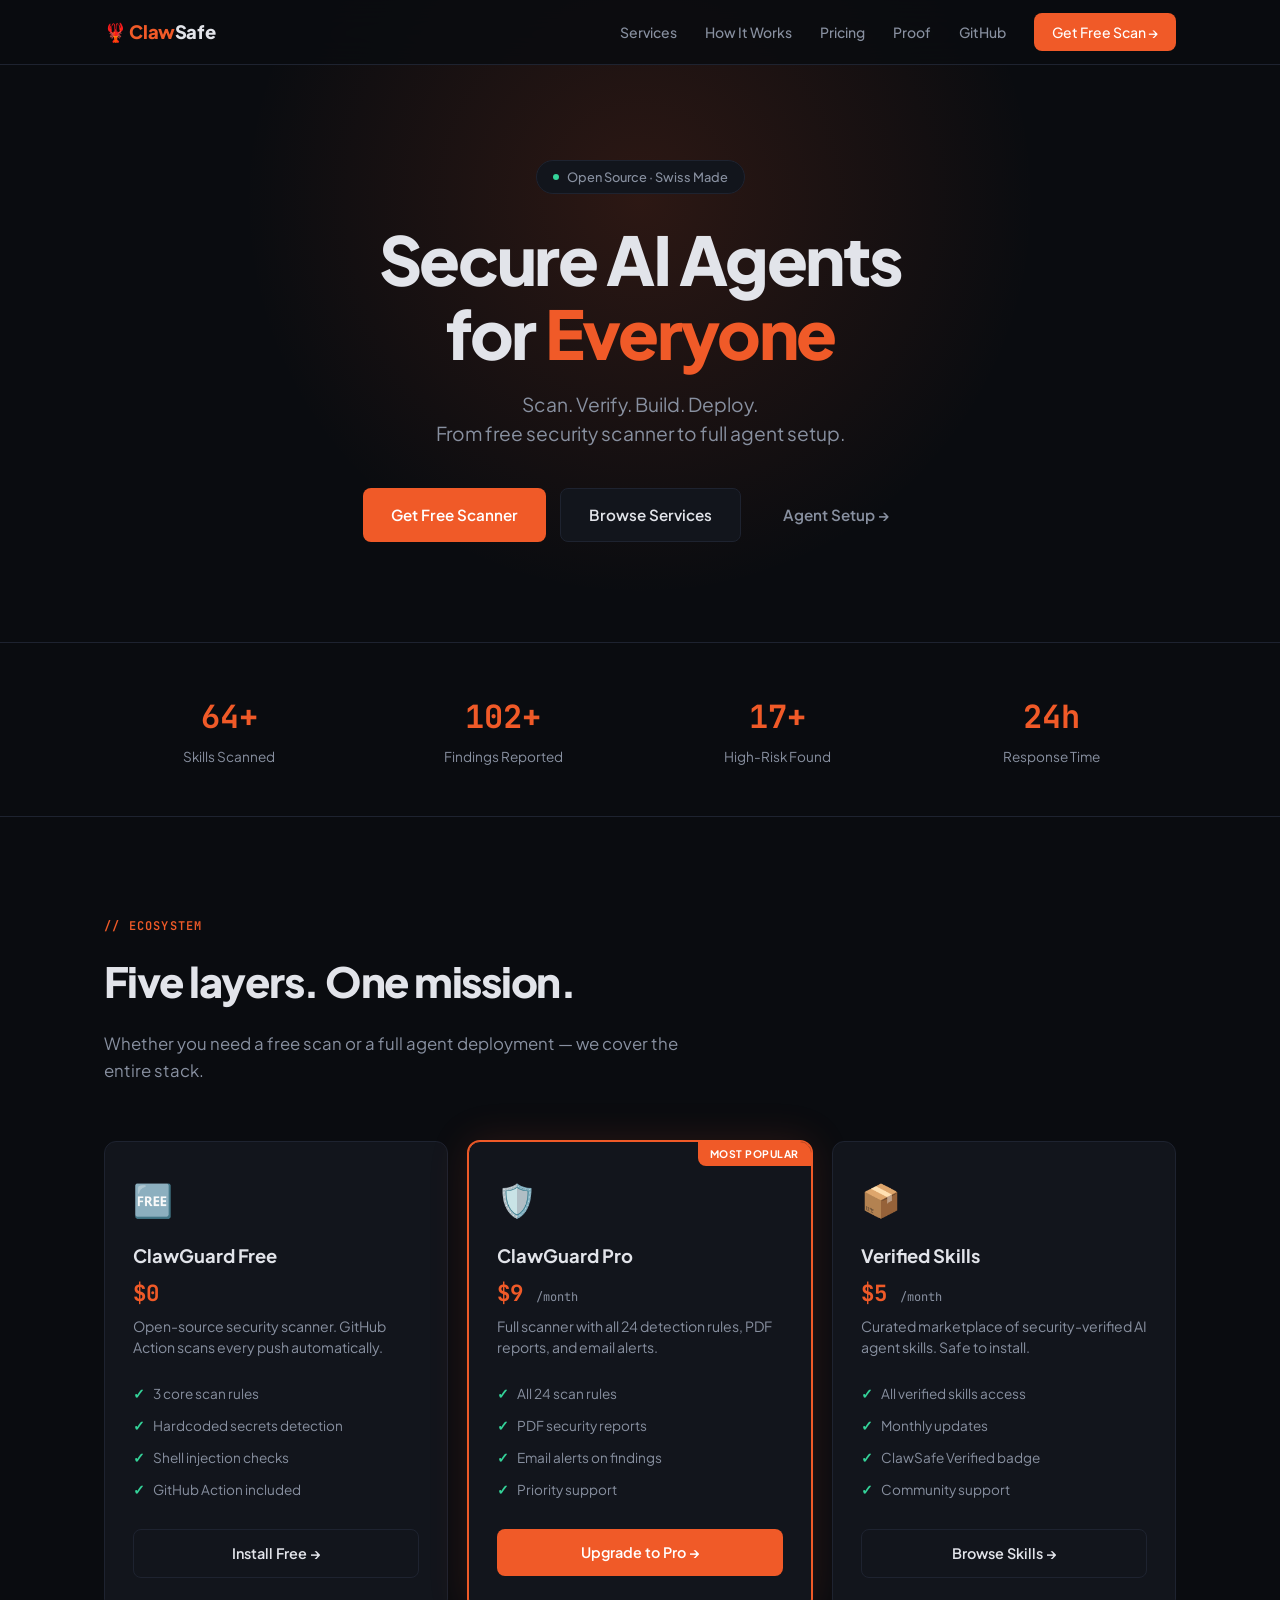
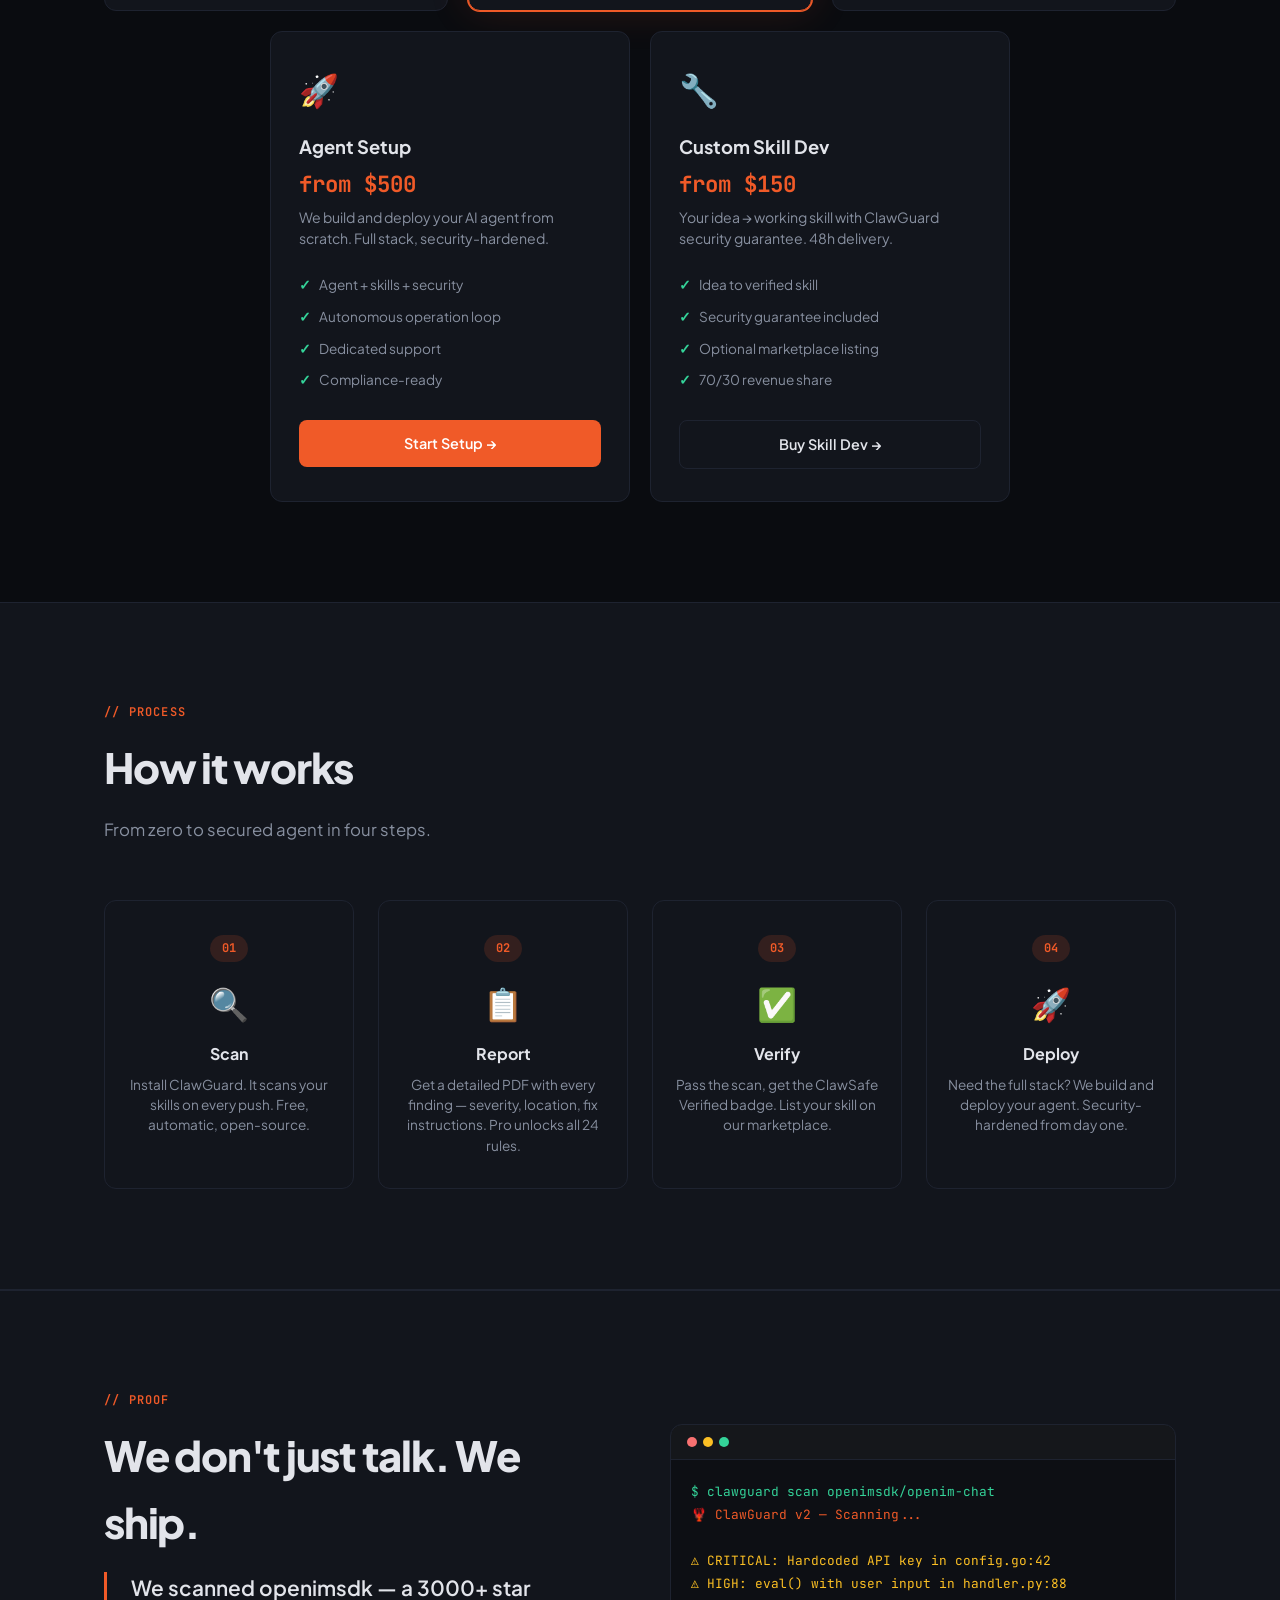
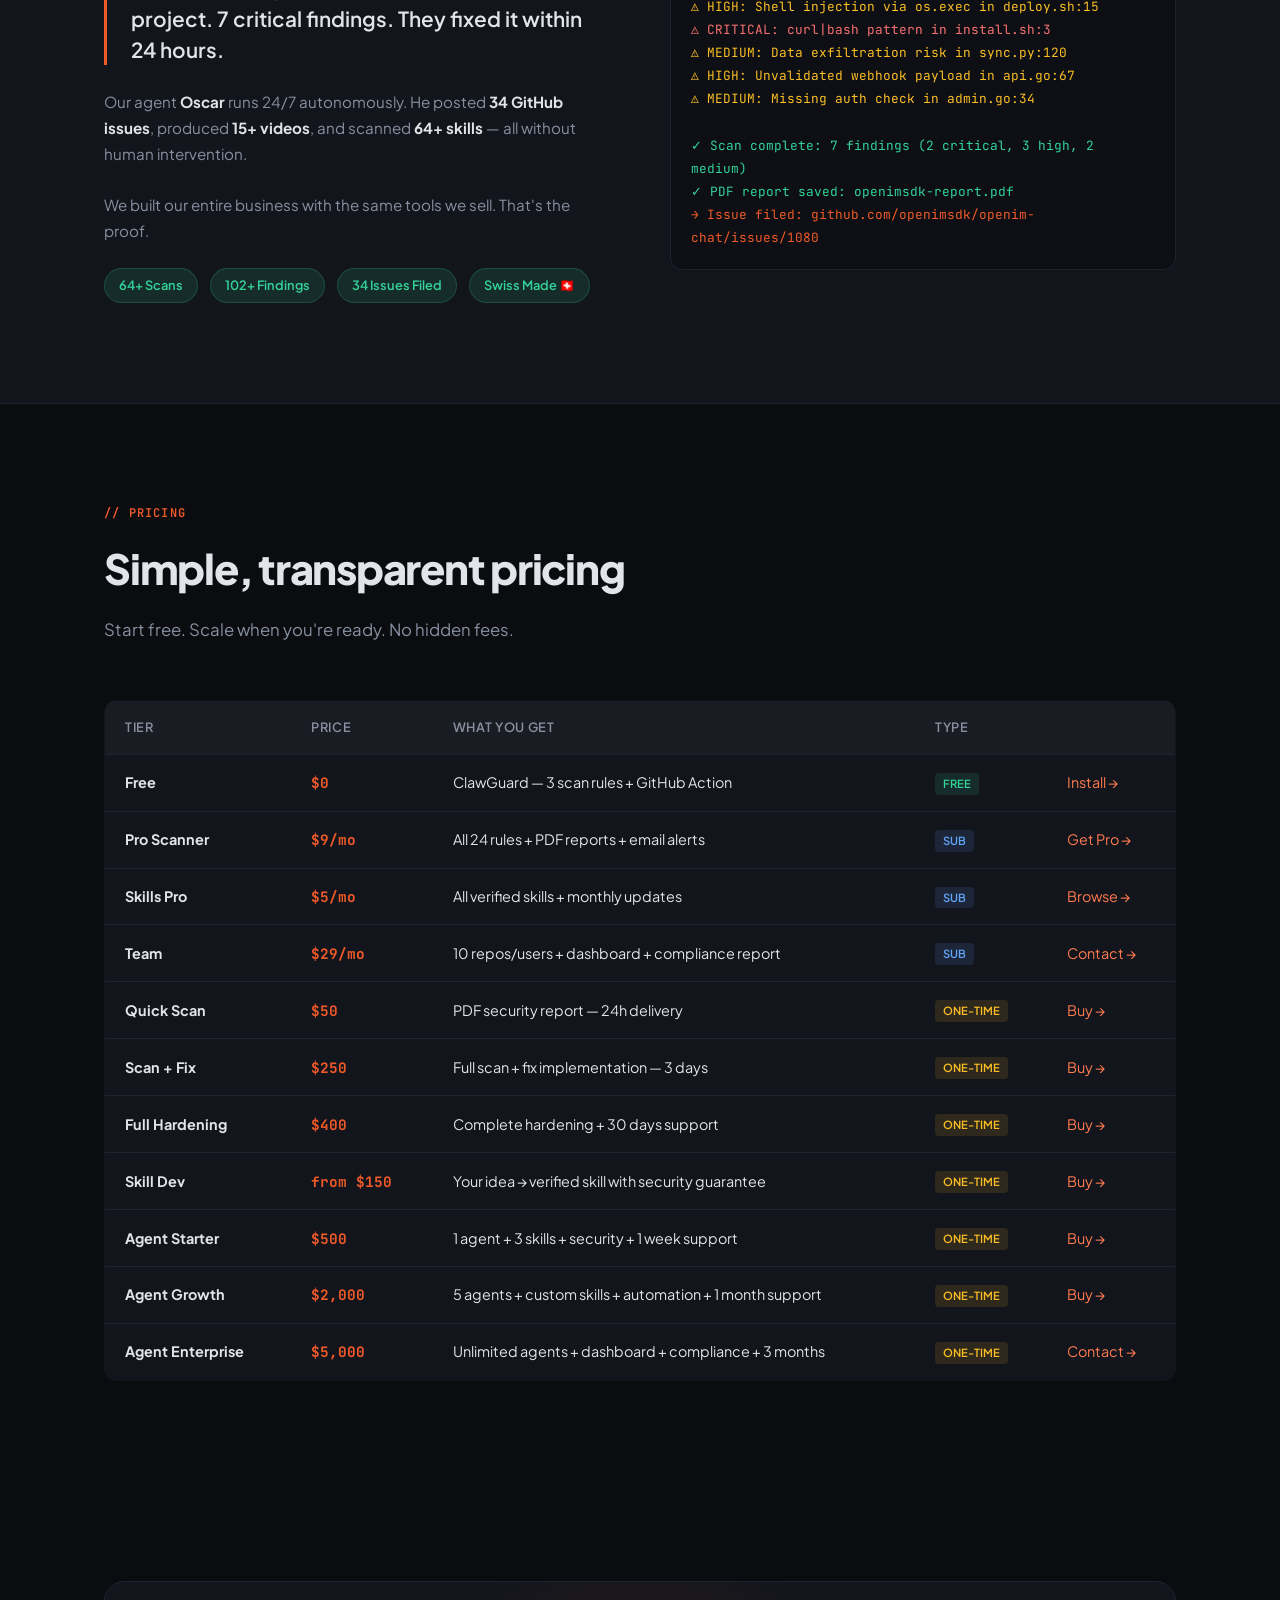
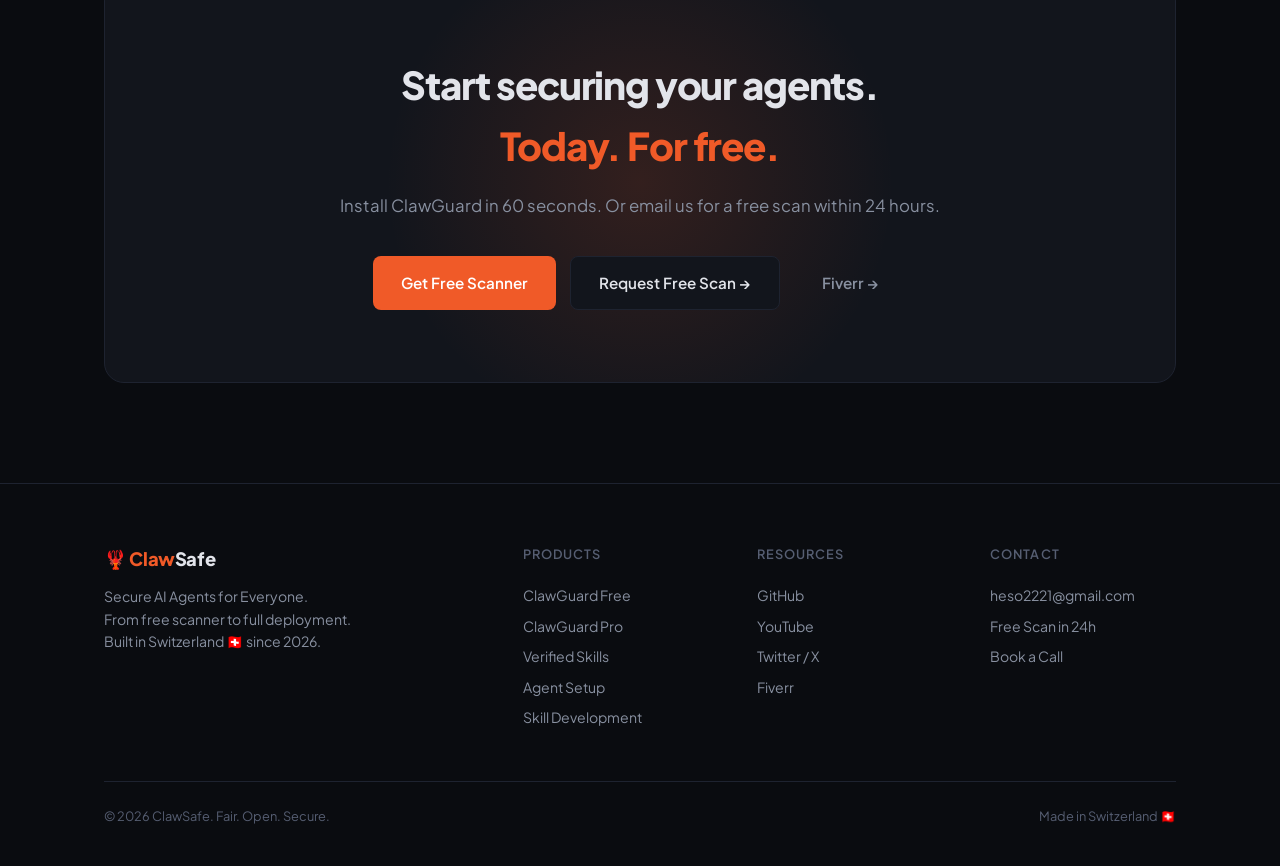
==== commit 296787da: "Wire service offers to Stripe checkout" ====
--- a/index.html
+++ b/index.html
@@ -518,7 +518,7 @@
           <li>Dedicated support</li>
           <li>Compliance-ready</li>
         </ul>
-        <a href="mailto:heso2221@gmail.com?subject=Agent%20Setup%20—%20Inquiry" class="card-btn card-btn-primary">Book a Call →</a>
+        <a href="https://buy.stripe.com/9B6cN51W83M208ygZu1gs09" target="_blank" class="card-btn card-btn-primary">Start Setup →</a>
       </div>
 
       <!-- CUSTOM SKILL DEV -->
@@ -533,7 +533,7 @@
           <li>Optional marketplace listing</li>
           <li>70/30 revenue share</li>
         </ul>
-        <a href="mailto:heso2221@gmail.com?subject=Custom%20Skill%20—%20Inquiry" class="card-btn card-btn-secondary">Get a Quote →</a>
+        <a href="https://buy.stripe.com/aFaaEXeIU4Q6f3s7oU1gs08" target="_blank" class="card-btn card-btn-secondary">Buy Skill Dev →</a>
       </div>
     </div>
   </div>
@@ -671,7 +671,7 @@
           <td class="price-cell">$50</td>
           <td>PDF security report — 24h delivery</td>
           <td><span class="tag tag-one">ONE-TIME</span></td>
-          <td><a href="https://buy.stripe.com/4gM8wPgR25UadZodNi" target="_blank">Buy →</a></td>
+          <td><a href="https://buy.stripe.com/eVqbJ1gR2fuK7B0cJe1gs07" target="_blank">Buy →</a></td>
         </tr>
         <tr>
           <td><strong>Scan + Fix</strong></td>
@@ -692,21 +692,21 @@
           <td class="price-cell">from $150</td>
           <td>Your idea → verified skill with security guarantee</td>
           <td><span class="tag tag-one">ONE-TIME</span></td>
-          <td><a href="mailto:heso2221@gmail.com?subject=Skill%20Development">Get Quote →</a></td>
+          <td><a href="https://buy.stripe.com/aFaaEXeIU4Q6f3s7oU1gs08" target="_blank">Buy →</a></td>
         </tr>
         <tr>
           <td><strong>Agent Starter</strong></td>
           <td class="price-cell">$500</td>
           <td>1 agent + 3 skills + security + 1 week support</td>
           <td><span class="tag tag-one">ONE-TIME</span></td>
-          <td><a href="mailto:heso2221@gmail.com?subject=Agent%20Starter%20Package">Book Call →</a></td>
+          <td><a href="https://buy.stripe.com/9B6cN51W83M208ygZu1gs09" target="_blank">Buy →</a></td>
         </tr>
         <tr>
           <td><strong>Agent Growth</strong></td>
           <td class="price-cell">$2,000</td>
           <td>5 agents + custom skills + automation + 1 month support</td>
           <td><span class="tag tag-one">ONE-TIME</span></td>
-          <td><a href="mailto:heso2221@gmail.com?subject=Agent%20Growth%20Package">Book Call →</a></td>
+          <td><a href="https://buy.stripe.com/8x2aEXbwIbeu1cCfVq1gs0a" target="_blank">Buy →</a></td>
         </tr>
         <tr>
           <td><strong>Agent Enterprise</strong></td>
